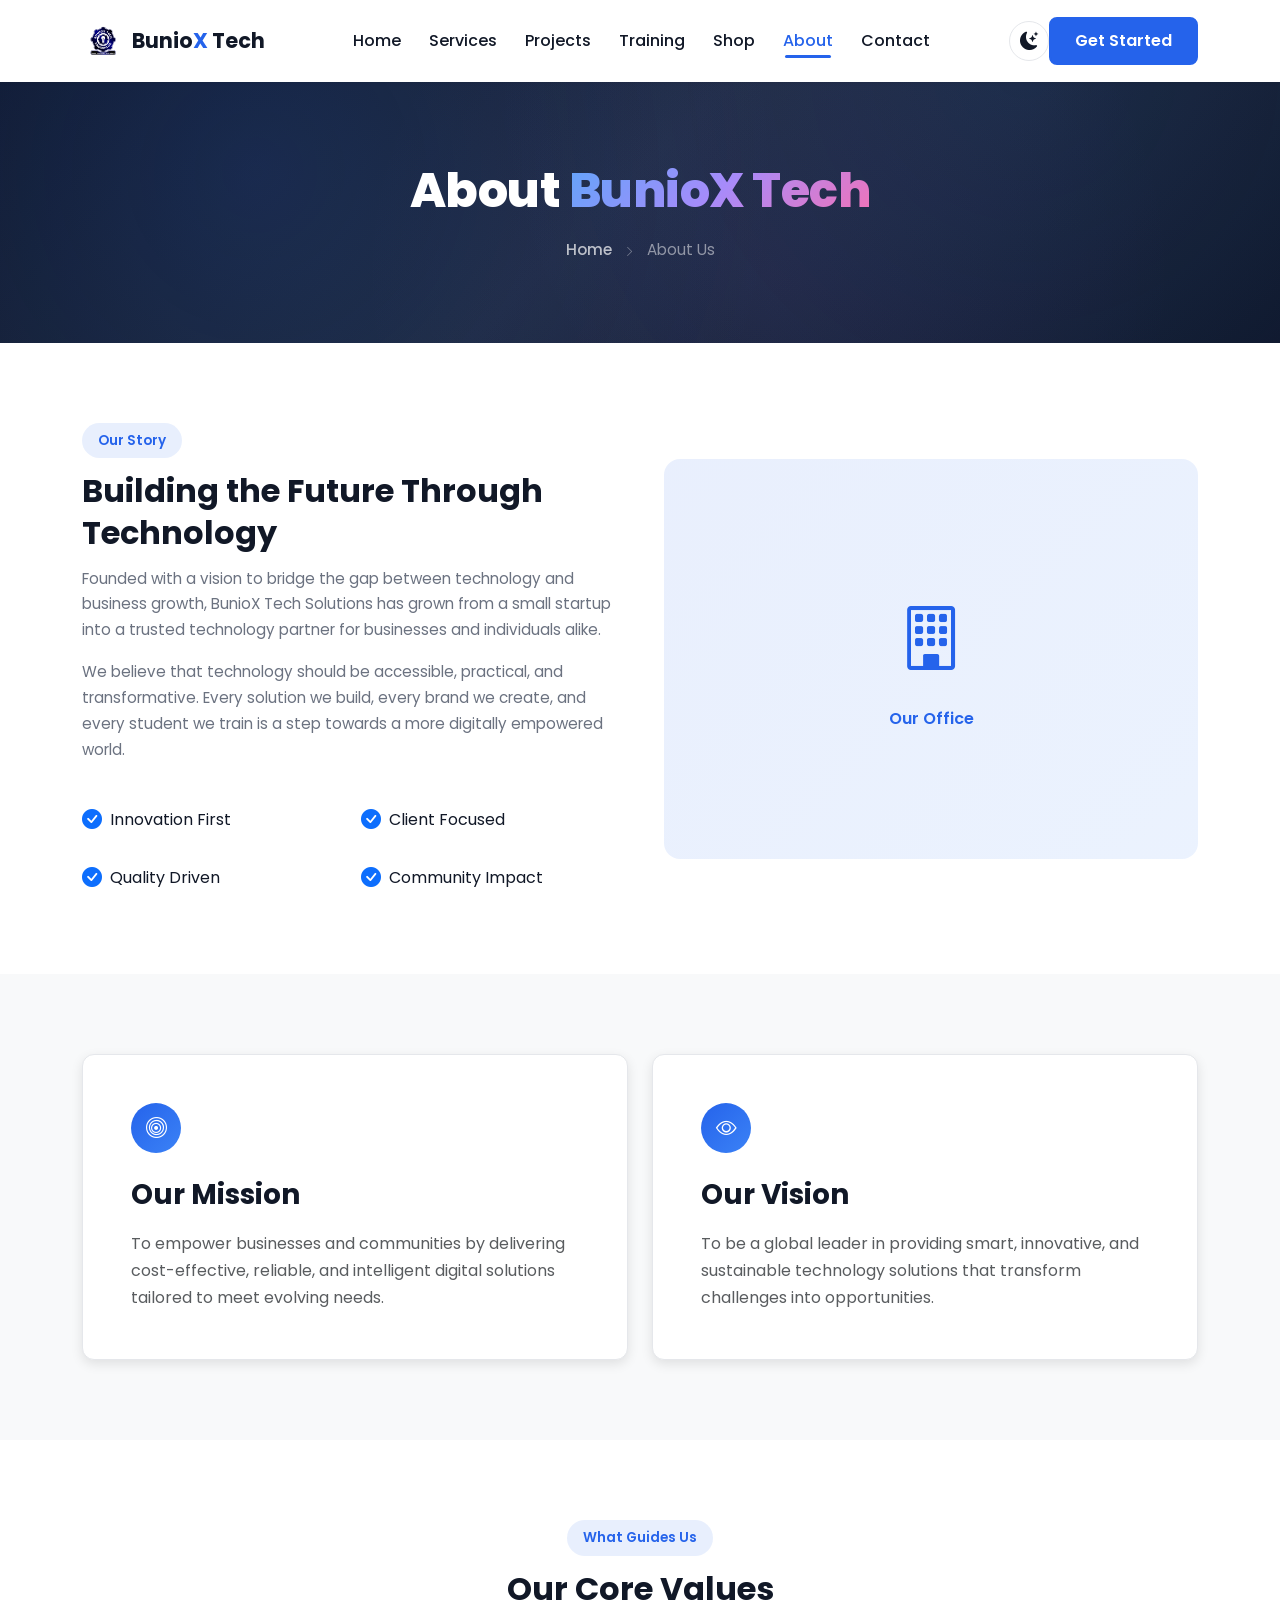
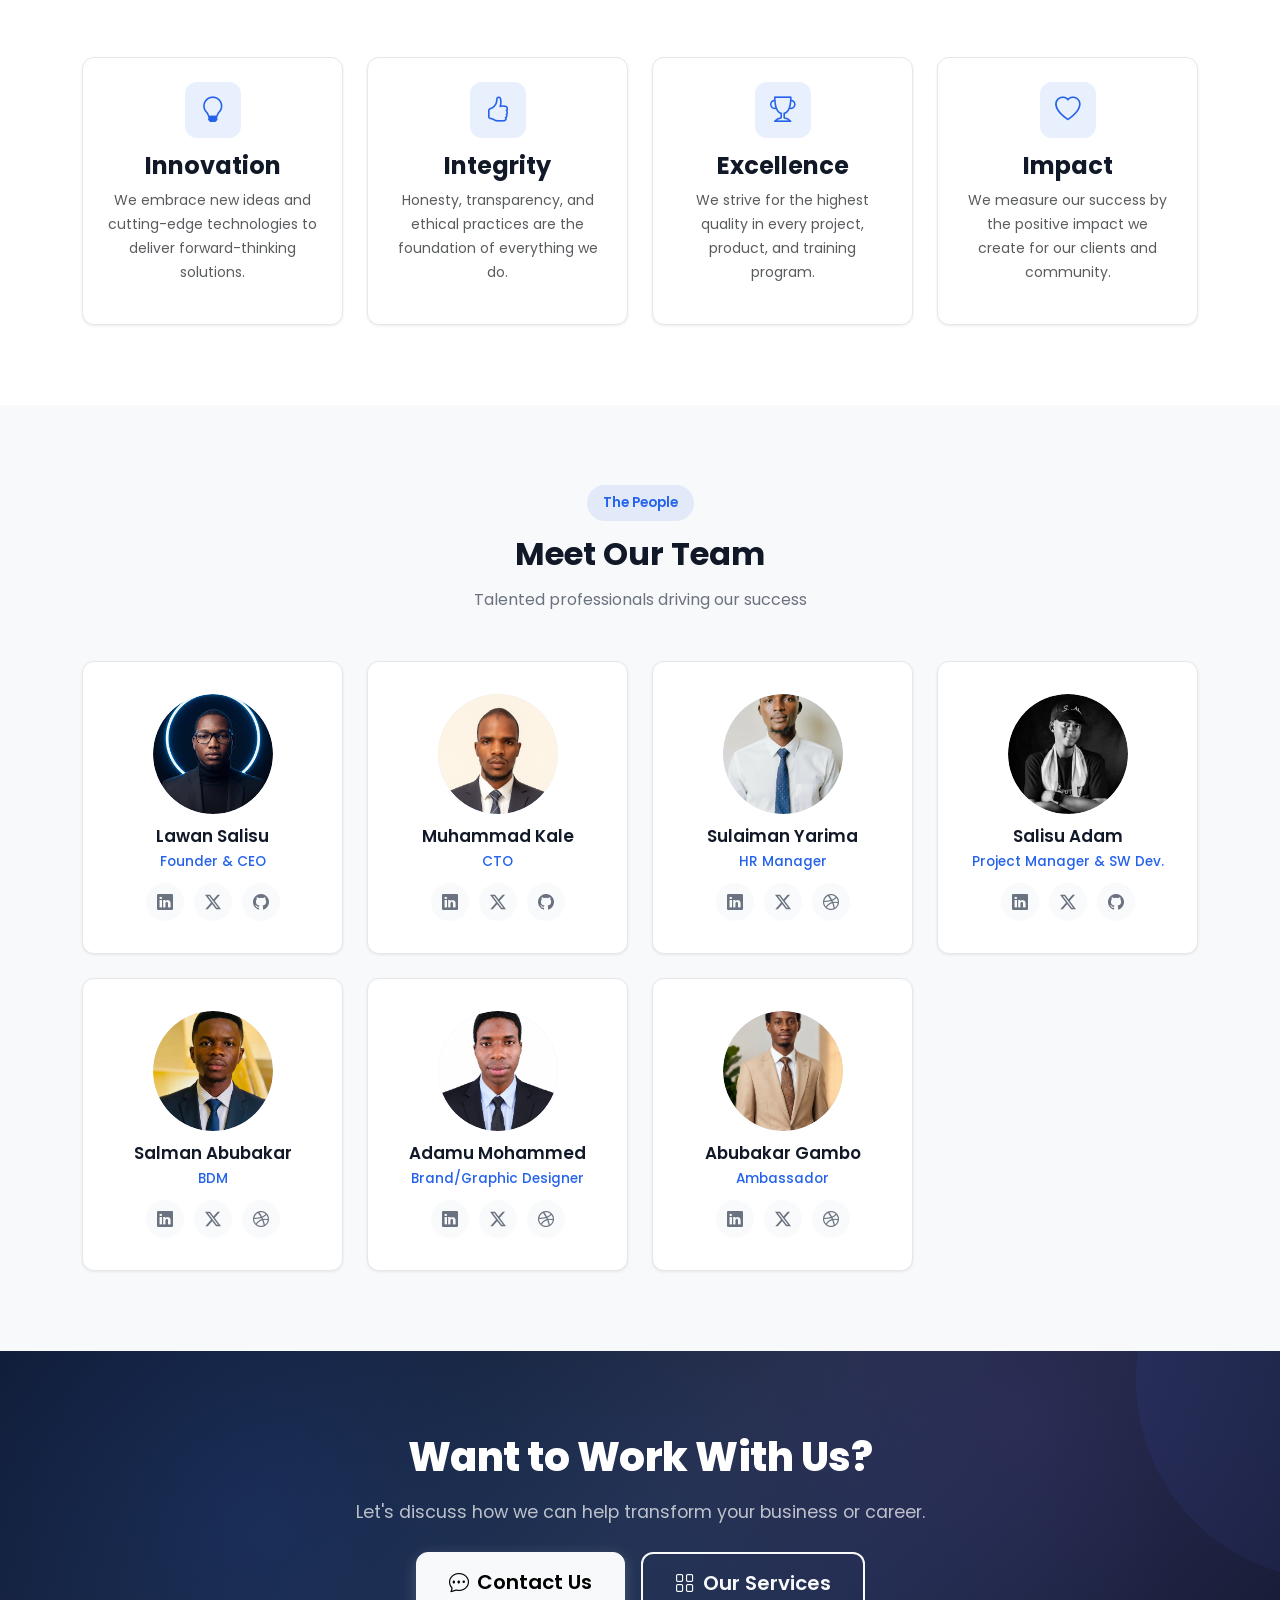
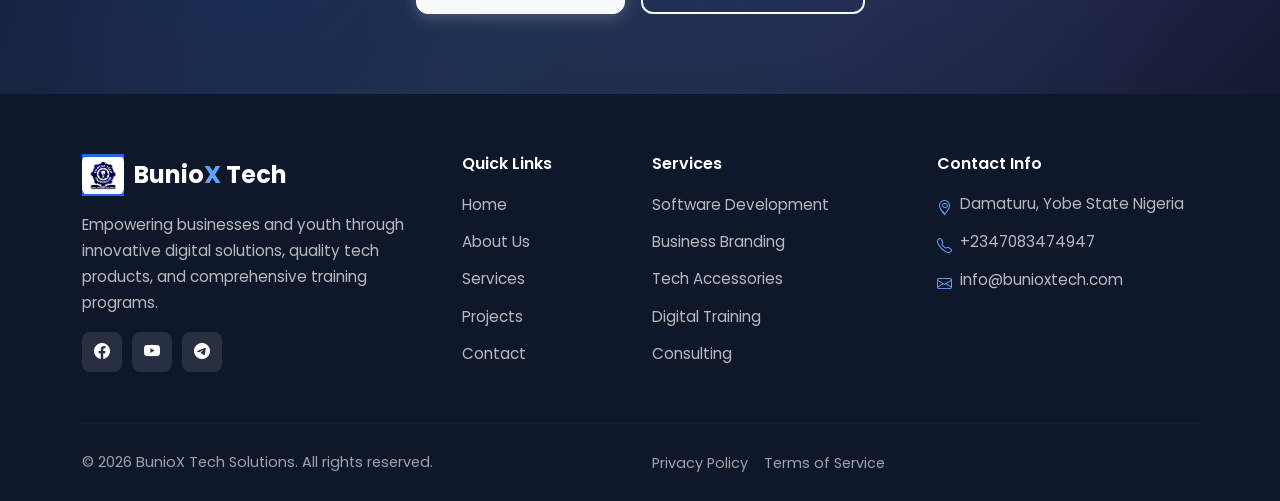
==== about.html @ de82a6de "added the header logo" ====
<!DOCTYPE html>
<html lang="en">
<head>
    <meta charset="UTF-8">
    <meta name="viewport" content="width=device-width, initial-scale=1.0">
    <meta name="description" content="Learn more about BunioX Tech Solutions - Our mission, vision, team, and values.">
    <title>About Us | BunioX Tech Solutions</title>
    <link rel="icon" href="assets/images/logo/BunioX.jpg" type="image/jpeg">
    <link rel="preconnect" href="https://fonts.googleapis.com">
    <link rel="preconnect" href="https://fonts.gstatic.com" crossorigin>
    <link href="https://fonts.googleapis.com/css2?family=Poppins:wght@300;400;500;600;700;800&display=swap" rel="stylesheet">
    <link href="https://cdn.jsdelivr.net/npm/bootstrap@5.3.3/dist/css/bootstrap.min.css" rel="stylesheet">
    <link href="https://cdn.jsdelivr.net/npm/bootstrap-icons@1.11.3/font/bootstrap-icons.css" rel="stylesheet">
    <link rel="stylesheet" href="assets/css/style.css">
    <link rel="stylesheet" href="assets/css/pages.css">
</head>
<body>

    <!-- NAVBAR -->
    <nav class="navbar navbar-expand-lg fixed-top" id="mainNavbar">
        <div class="container">
            <a class="navbar-brand" href="index.html">
                <span class="brand-icon"><img src="assets/images/logo/BunioX.jpg" alt="BunioX Tech Logo" class="brand-logo"></span>
                <span class="brand-text">Bunio<span class="text-accent">X</span> Tech</span>
            </a>
            <button class="night-mode-toggle d-lg-none" aria-label="Toggle night mode">
                <i class="bi bi-moon-stars-fill"></i>
            </button>
            <button class="navbar-toggler" type="button" data-bs-toggle="collapse" data-bs-target="#navbarNav" aria-controls="navbarNav" aria-expanded="false" aria-label="Toggle navigation">
                <span class="navbar-toggler-icon"></span>
            </button>
            <div class="collapse navbar-collapse" id="navbarNav">
                <ul class="navbar-nav mx-auto">
                    <li class="nav-item"><a class="nav-link" href="index.html">Home</a></li>
                    <li class="nav-item"><a class="nav-link" href="services.html">Services</a></li>
                    <li class="nav-item"><a class="nav-link" href="projects.html">Projects</a></li>
                    <li class="nav-item"><a class="nav-link" href="training.html">Training</a></li>
                    <li class="nav-item"><a class="nav-link" href="shop.html">Shop</a></li>
                    <li class="nav-item"><a class="nav-link active" href="about.html">About</a></li>
                    <li class="nav-item"><a class="nav-link" href="contact.html">Contact</a></li>
                </ul>
                <button class="night-mode-toggle d-none d-lg-inline-flex" aria-label="Toggle night mode">
                    <i class="bi bi-moon-stars-fill"></i>
                </button>
                <a href="contact.html" class="btn btn-primary-custom">Get Started</a>
            </div>
        </div>
    </nav>

    <!-- PAGE HERO -->
    <section class="page-hero">
        <div class="container">
            <div class="page-hero-content text-center">
                <h1>About <span class="gradient-text">BunioX Tech</span></h1>
                <p class="breadcrumb-nav">
                    <a href="index.html">Home</a> <i class="bi bi-chevron-right"></i> <span>About Us</span>
                </p>
            </div>
        </div>
    </section>

    <!-- OUR STORY -->
    <section class="section-padding">
        <div class="container">
            <div class="row align-items-center g-5">
                <div class="col-lg-6" data-aos="fade-right">
                    <span class="section-badge">Our Story</span>
                    <h2 class="section-title">Building the Future Through Technology</h2>
                    <p class="section-text">Founded with a vision to bridge the gap between technology and business growth, BunioX Tech Solutions has grown from a small startup into a trusted technology partner for businesses and individuals alike.</p>
                    <p class="section-text">We believe that technology should be accessible, practical, and transformative. Every solution we build, every brand we create, and every student we train is a step towards a more digitally empowered world.</p>
                    <div class="row g-4 mt-3">
                        <div class="col-6">
                            <div class="d-flex align-items-center">
                                <i class="bi bi-check-circle-fill text-primary me-2 fs-5"></i>
                                <span>Innovation First</span>
                            </div>
                        </div>
                        <div class="col-6">
                            <div class="d-flex align-items-center">
                                <i class="bi bi-check-circle-fill text-primary me-2 fs-5"></i>
                                <span>Client Focused</span>
                            </div>
                        </div>
                        <div class="col-6">
                            <div class="d-flex align-items-center">
                                <i class="bi bi-check-circle-fill text-primary me-2 fs-5"></i>
                                <span>Quality Driven</span>
                            </div>
                        </div>
                        <div class="col-6">
                            <div class="d-flex align-items-center">
                                <i class="bi bi-check-circle-fill text-primary me-2 fs-5"></i>
                                <span>Community Impact</span>
                            </div>
                        </div>
                    </div>
                </div>
                <div class="col-lg-6" data-aos="fade-left">
                    <div class="about-image-wrapper">
                        <div class="about-placeholder">
                            <i class="bi bi-building"></i>
                            <span>Our Office</span>
                        </div>
                    </div>
                </div>
            </div>
        </div>
    </section>

    <!-- MISSION & VISION -->
    <section class="section-padding bg-light">
        <div class="container">
            <div class="row g-4">
                <div class="col-lg-6" data-aos="fade-up">
                    <div class="mv-card p-5 h-100">
                        <div class="mv-icon mb-4">
                            <i class="bi bi-bullseye"></i>
                        </div>
                        <h3 class="mb-3">Our Mission</h3>
                        <p class="text-muted mb-0">To empower businesses and communities by delivering cost-effective, reliable, and 
intelligent digital solutions tailored to meet evolving needs.</p>
                    </div>
                </div>
                <div class="col-lg-6" data-aos="fade-up" data-aos-delay="100">
                    <div class="mv-card p-5 h-100">
                        <div class="mv-icon mb-4">
                            <i class="bi bi-eye"></i>
                        </div>
                        <h3 class="mb-3">Our Vision</h3>
                        <p class="text-muted mb-0">To be a global leader in providing smart, innovative, and sustainable technology 
solutions that transform challenges into opportunities.</p>
                    </div>
                </div>
            </div>
        </div>
    </section>

    <!-- OUR VALUES -->
    <section class="section-padding">
        <div class="container">
            <div class="section-header text-center mb-5" data-aos="fade-up">
                <span class="section-badge">What Guides Us</span>
                <h2 class="section-title">Our Core Values</h2>
            </div>
            <div class="row g-4">
                <div class="col-lg-3 col-md-6" data-aos="fade-up" data-aos-delay="100">
                    <div class="value-card text-center p-4">
                        <div class="value-icon"><i class="bi bi-lightbulb"></i></div>
                        <h4>Innovation</h4>
                        <p class="text-muted small">We embrace new ideas and cutting-edge technologies to deliver forward-thinking solutions.</p>
                    </div>
                </div>
                <div class="col-lg-3 col-md-6" data-aos="fade-up" data-aos-delay="200">
                    <div class="value-card text-center p-4">
                        <div class="value-icon"><i class="bi bi-hand-thumbs-up"></i></div>
                        <h4>Integrity</h4>
                        <p class="text-muted small">Honesty, transparency, and ethical practices are the foundation of everything we do.</p>
                    </div>
                </div>
                <div class="col-lg-3 col-md-6" data-aos="fade-up" data-aos-delay="300">
                    <div class="value-card text-center p-4">
                        <div class="value-icon"><i class="bi bi-trophy"></i></div>
                        <h4>Excellence</h4>
                        <p class="text-muted small">We strive for the highest quality in every project, product, and training program.</p>
                    </div>
                </div>
                <div class="col-lg-3 col-md-6" data-aos="fade-up" data-aos-delay="400">
                    <div class="value-card text-center p-4">
                        <div class="value-icon"><i class="bi bi-heart"></i></div>
                        <h4>Impact</h4>
                        <p class="text-muted small">We measure our success by the positive impact we create for our clients and community.</p>
                    </div>
                </div>
            </div>
        </div>
    </section>

    <!-- TEAM SECTION -->
    <section class="section-padding bg-light">
        <div class="container">
            <div class="section-header text-center mb-5" data-aos="fade-up">
                <span class="section-badge">The People</span>
                <h2 class="section-title">Meet Our Team</h2>
                <p class="section-subtitle">Talented professionals driving our success</p>
            </div>
            <div class="row g-4">
                <div class="col-lg-3 col-md-6" data-aos="fade-up" data-aos-delay="100">
                    <div class="team-card text-center">
                        <div class="team-avatar">
                            <img src="assets/images/team/images.jpg" alt="CEO-Lawan cs">
                        </div>
                        <h4 class="team-name">Lawan Salisu</h4>
                        <p class="team-role">Founder & CEO</p>
                        <div class="team-social">
                            <a href="#"><i class="bi bi-linkedin"></i></a>
                            <a href="#"><i class="bi bi-twitter-x"></i></a>
                            <a href="#"><i class="bi bi-github"></i></a>
                        </div>
                    </div>
                </div>
                <div class="col-lg-3 col-md-6" data-aos="fade-up" data-aos-delay="200">
                    <div class="team-card text-center">
                        <div class="team-avatar">
                            <img src="assets/images/team/mk.jpg" alt="CTO-MK">
                        </div>
                        <h4 class="team-name">Muhammad Kale</h4>
                        <p class="team-role">CTO</p>
                        <div class="team-social">
                            <a href="#"><i class="bi bi-linkedin"></i></a>
                            <a href="#"><i class="bi bi-twitter-x"></i></a>
                            <a href="#"><i class="bi bi-github"></i></a>
                        </div>
                    </div>
                </div>
                <div class="col-lg-3 col-md-6" data-aos="fade-up" data-aos-delay="300">
                    <div class="team-card text-center">
                        <div class="team-avatar">
                            <img src="assets/images/team/sulaiman y Abk.jpeg" alt="HR Manager-Sulaiman Yarima">
                        </div>
                        <h4 class="team-name">Sulaiman Yarima</h4>
                        <p class="team-role">HR Manager</p>
                        <div class="team-social">
                            <a href="#"><i class="bi bi-linkedin"></i></a>
                            <a href="#"><i class="bi bi-twitter-x"></i></a>
                            <a href="#"><i class="bi bi-dribbble"></i></a>
                        </div>
                    </div>
                </div>
                <div class="col-lg-3 col-md-6" data-aos="fade-up" data-aos-delay="400">
                    <div class="team-card text-center">
                        <div class="team-avatar">
                            <img src="assets/images/team/salis.jpg" alt="Salisu Adam">
                        </div>
                        <h4 class="team-name">Salisu Adam</h4>
                        <p class="team-role">Project Manager & SW Dev.</p>
                        <div class="team-social">
                            <a href="#"><i class="bi bi-linkedin"></i></a>
                            <a href="#"><i class="bi bi-twitter-x"></i></a>
                            <a href="#"><i class="bi bi-github"></i></a>
                        </div>
                    </div>
                </div>
                <div class="col-lg-3 col-md-6" data-aos="fade-up" data-aos-delay="300">
                    <div class="team-card text-center">
                        <div class="team-avatar">
                            <img src="assets/images/team/salman.jpeg" alt="BDM-Salman Abubakar">
                        </div>
                        <h4 class="team-name">Salman Abubakar</h4>
                        <p class="team-role">BDM</p>
                        <div class="team-social">
                            <a href="#"><i class="bi bi-linkedin"></i></a>
                            <a href="#"><i class="bi bi-twitter-x"></i></a>
                            <a href="#"><i class="bi bi-dribbble"></i></a>
                        </div>
                    </div>
                </div>
                <div class="col-lg-3 col-md-6" data-aos="fade-up" data-aos-delay="300">
                    <div class="team-card text-center">
                        <div class="team-avatar">
                            <img src="assets/images/team/adamu moh'd.jpeg" alt="Creative-Lawan Salisu">
                        </div>
                        <h4 class="team-name">Adamu Mohammed</h4>
                        <p class="team-role">Brand/Graphic Designer</p>
                        <div class="team-social">
                            <a href="#"><i class="bi bi-linkedin"></i></a>
                            <a href="#"><i class="bi bi-twitter-x"></i></a>
                            <a href="#"><i class="bi bi-dribbble"></i></a>
                        </div>
                    </div>
                </div>
                <div class="col-lg-3 col-md-6" data-aos="fade-up" data-aos-delay="300">
                    <div class="team-card text-center">
                        <div class="team-avatar">
                            <img src="assets/images/team/Abk Gambo.jpeg" alt="Creative-Lawan Salisu">
                        </div>
                        <h4 class="team-name">Abubakar Gambo</h4>
                        <p class="team-role">Ambassador</p>
                        <div class="team-social">
                            <a href="#"><i class="bi bi-linkedin"></i></a>
                            <a href="#"><i class="bi bi-twitter-x"></i></a>
                            <a href="#"><i class="bi bi-dribbble"></i></a>
                        </div>
                    </div>
                </div>
            </div>
        </div>
    </section>

    <!-- CTA -->
    <section class="cta-section section-padding">
        <div class="container">
            <div class="cta-content text-center" data-aos="fade-up">
                <h2 class="cta-title">Want to Work With Us?</h2>
                <p class="cta-subtitle">Let's discuss how we can help transform your business or career.</p>
                <div class="cta-buttons d-flex flex-wrap justify-content-center gap-3 mt-4">
                    <a href="contact.html" class="btn btn-light btn-lg"><i class="bi bi-chat-dots me-2"></i>Contact Us</a>
                    <a href="services.html" class="btn btn-outline-light btn-lg"><i class="bi bi-grid me-2"></i>Our Services</a>
                </div>
            </div>
        </div>
    </section>

        <!-- ==================== FOOTER ==================== -->
    <footer class="footer-section">
        <div class="container">
            <div class="row g-4">
                
                <div class="col-lg-4 col-md-6">
                    <div class="footer-brand mb-3">
                        <span class="brand-icon"><img src="assets/images/logo/BunioX.jpg" alt="BunioX Tech Logo" class="brand-logo"></span>
                        <span class="brand-text">Bunio<span class="text-accent">X</span> Tech</span>
                    </div>
                    <p class="footer-text">Empowering businesses and youth through innovative digital solutions, quality tech products, and comprehensive training programs.</p>
                    <div class="footer-social mt-3">
                        <a href="https://web.facebook.com/bunioxtech?mibextid=ZbWKwL&_rdc=1&_rdr#" class="footer-social-link"><i class="bi bi-facebook"></i></a>
                        <a href="https://www.youtube.com/@bunioxtech?si=bAouq5hFVucIBFQy" class="footer-social-link"><i class="bi bi-youtube"></i></a>
                        <a href="https://t.me/bunioxtech" class="footer-social-link"><i class="bi bi-telegram"></i></a>
                    </div>
                </div>
                <div class="col-lg-2 col-md-6">
                    <h5 class="footer-title">Quick Links</h5>
                    <ul class="footer-links list-unstyled">
                        <li><a href="index.html">Home</a></li>
                        <li><a href="about.html">About Us</a></li>
                        <li><a href="services.html">Services</a></li>
                        <li><a href="projects.html">Projects</a></li>
                        <li><a href="contact.html">Contact</a></li>
                    </ul>
                </div>
                <div class="col-lg-3 col-md-6">
                    <h5 class="footer-title">Services</h5>
                    <ul class="footer-links list-unstyled">
                        <li><a href="services.html">Software Development</a></li>
                        <li><a href="services.html">Business Branding</a></li>
                        <li><a href="shop.html">Tech Accessories</a></li>
                        <li><a href="training.html">Digital Training</a></li>
                        <li><a href="contact.html">Consulting</a></li>
                    </ul>
                </div>
                <div class="col-lg-3 col-md-6">
                    <h5 class="footer-title">Contact Info</h5>
                    <ul class="footer-contact list-unstyled">
                        <li class="d-flex align-items-start mb-2">
                            <i class="bi bi-geo-alt me-2 mt-1"></i>
                            <span>Damaturu, Yobe State Nigeria</span>
                        </li>
                        <li class="d-flex align-items-start mb-2">
                            <i class="bi bi-telephone me-2 mt-1"></i>
                            <span>+2347083474947</span>
                        </li>
                        <li class="d-flex align-items-start mb-2">
                            <i class="bi bi-envelope me-2 mt-1"></i>
                            <span>info@bunioxtech.com</span>
                        </li>
                    </ul>
                </div>
            </div>
            <hr class="footer-divider">
            <div class="row align-items-center">
                <div class="col-md-6">
                    <p class="footer-copyright mb-0">&copy; 2026 BunioX Tech Solutions. All rights reserved.</p>
                </div>
                <div class="col-md-6 text-md-end">
                    <ul class="footer-bottom-links list-inline mb-0">
                        <li class="list-inline-item"><a href="#">Privacy Policy</a></li>
                        <li class="list-inline-item"><a href="#">Terms of Service</a></li>
                    </ul>
                </div>
            </div>
        </div>
    </footer>

    <button id="backToTop" class="back-to-top" aria-label="Back to top"><i class="bi bi-chevron-up"></i></button>
    <script src="https://cdn.jsdelivr.net/npm/bootstrap@5.3.3/dist/js/bootstrap.bundle.min.js"></script>
    <script src="assets/js/main.js"></script>
</body>
</html>
---- assets/css/style.css ----
/* ============================================
   BunioX Tech Solutions - Custom Stylesheet
   Professional SaaS Tech Company Website
   ============================================ */

/* ==================== CSS VARIABLES ==================== */
:root {
    --primary: #2563EB;
    --primary-dark: #1E40AF;
    --primary-light: #3B82F6;
    --accent-light: #60A5FA;
    --bg-white: #FFFFFF;
    --bg-light: #F9FAFB;
    --text-dark: #111827;
    --text-light: #6B7280;
    --border: #E5E7EB;
    --success: #10B981;
    --warning: #F59E0B;
    --danger: #EF4444;
    --font-family: 'Poppins', sans-serif;
    --shadow-sm: 0 1px 3px rgba(0, 0, 0, 0.08);
    --shadow-md: 0 4px 12px rgba(0, 0, 0, 0.1);
    --shadow-lg: 0 10px 30px rgba(0, 0, 0, 0.12);
    --shadow-xl: 0 20px 50px rgba(0, 0, 0, 0.15);
    --radius-sm: 8px;
    --radius-md: 12px;
    --radius-lg: 16px;
    --radius-xl: 24px;
    --transition: all 0.3s ease;
    --hero-bg: linear-gradient(135deg, #f8faff 0%, #e8f0fe 100%);
    --cta-bg: linear-gradient(135deg, #0F172A 0%, #1E293B 50%, #0F172A 100%);
    --footer-bg: #0F172A;
    --navbar-bg: var(--bg-white);
    --input-bg: var(--bg-white);
    --input-text: var(--text-dark);
}

[data-theme="dark"] {
    --primary: #60A5FA;
    --primary-dark: #3B82F6;
    --primary-light: #93C5FD;
    --accent-light: #60A5FA;
    --bg-white: #0B1120;
    --bg-light: #0F172A;
    --surface: #131C31;
    --surface-hover: #1A273E;
    --text-dark: #F1F5F9;
    --text-light: #94A3B8;
    --text-muted: #64748B;
    --border: #1E293B;
    --shadow-sm: 0 1px 2px rgba(0, 0, 0, 0.4);
    --shadow-md: 0 4px 12px rgba(0, 0, 0, 0.5);
    --shadow-lg: 0 10px 30px rgba(0, 0, 0, 0.6);
    --shadow-xl: 0 20px 50px rgba(0, 0, 0, 0.7);
    --hero-bg: linear-gradient(135deg, #070D1A 0%, #0B1628 50%, #070D1A 100%);
    --cta-bg: linear-gradient(135deg, #060E1A 0%, #0B1628 50%, #060E1A 100%);
    --footer-bg: #060E1A;
    --navbar-bg: rgba(11, 17, 32, 0.92);
    --input-bg: #131C31;
    --input-text: #F1F5F9;
    --badge-bg: rgba(96, 165, 250, 0.12);
    --card-border: #1E293B;
    --hero-shape: rgba(96, 165, 250, 0.04);
}

/* -------- Bootstrap Overrides -------- */
[data-theme="dark"] .bg-light {
    background-color: #0F172A !important;
}

[data-theme="dark"] .text-muted {
    color: #94A3B8 !important;
}

[data-theme="dark"] .text-dark {
    color: #F1F5F9 !important;
}

[data-theme="dark"] .card,
[data-theme="dark"] .list-group-item {
    background: #131C31;
    color: #F1F5F9;
    border-color: #1E293B;
}

[data-theme="dark"] .modal-content {
    background: #131C31;
    color: #F1F5F9;
    border-color: #1E293B;
}

[data-theme="dark"] .modal-header,
[data-theme="dark"] .modal-footer {
    border-color: #1E293B;
}

/* -------- Surface / Component Overrides -------- */
[data-theme="dark"] .stat-card,
[data-theme="dark"] .service-card,
[data-theme="dark"] .project-card,
[data-theme="dark"] .course-card,
[data-theme="dark"] .product-card,
[data-theme="dark"] .feature-card,
[data-theme="dark"] .testimonial-card,
[data-theme="dark"] .contact-form-card,
[data-theme="dark"] .contact-info-card,
[data-theme="dark"] .mv-card,
[data-theme="dark"] .value-card,
[data-theme="dark"] .team-card,
[data-theme="dark"] .process-card,
[data-theme="dark"] .course-detail-card,
[data-theme="dark"] .benefit-card,
[data-theme="dark"] .shop-feature,
[data-theme="dark"] .service-card-modern {
    background: #131C31;
    border-color: #1E293B;
}

[data-theme="dark"] .service-card:hover,
[data-theme="dark"] .project-card:hover,
[data-theme="dark"] .course-card:hover,
[data-theme="dark"] .product-card:hover,
[data-theme="dark"] .feature-card:hover,
[data-theme="dark"] .value-card:hover,
[data-theme="dark"] .team-card:hover,
[data-theme="dark"] .process-card:hover,
[data-theme="dark"] .course-detail-card:hover,
[data-theme="dark"] .benefit-card:hover,
[data-theme="dark"] .stat-card:hover,
[data-theme="dark"] .shop-feature:hover {
    border-color: rgba(96, 165, 250, 0.3);
}

[data-theme="dark"] .illustration-card {
    background: #131C31;
    border: 1px solid #1E293B;
}

[data-theme="dark"] .service-image-decoration {
    background: #131C31;
    border: 1px solid #1E293B;
}

/* -------- Sections BG -------- */
[data-theme="dark"] .services-section,
[data-theme="dark"] .training-section,
[data-theme="dark"] .why-choose-section,
[data-theme="dark"] .contact-section {
    background: #0F172A !important;
}

/* -------- Hero Section -------- */
[data-theme="dark"] .hero-section {
    background: var(--hero-bg);
}

[data-theme="dark"] .shape-1,
[data-theme="dark"] .shape-2,
[data-theme="dark"] .shape-3 {
    opacity: 0.15;
}

[data-theme="dark"] .badge-hero {
    background: rgba(96, 165, 250, 0.12);
    color: #93C5FD;
}

[data-theme="dark"] .section-badge {
    background: rgba(96, 165, 250, 0.12);
    color: #93C5FD;
}

[data-theme="dark"] .hero-stats {
    border-color: #1E293B;
}

[data-theme="dark"] .stat-icon {
    background: rgba(96, 165, 250, 0.12);
}

/* -------- Typography -------- */
[data-theme="dark"] .section-title,
[data-theme="dark"] .hero-title,
[data-theme="dark"] .service-title,
[data-theme="dark"] .feature-title,
[data-theme="dark"] .project-title,
[data-theme="dark"] .course-title,
[data-theme="dark"] .product-name,
[data-theme="dark"] .stat-number,
[data-theme="dark"] .testimonial-text,
[data-theme="dark"] .author-name,
[data-theme="dark"] .cta-title,
[data-theme="dark"] .footer-title,
[data-theme="dark"] h1, [data-theme="dark"] h2,
[data-theme="dark"] h3, [data-theme="dark"] h4,
[data-theme="dark"] h5, [data-theme="dark"] h6 {
    color: #F1F5F9;
}

[data-theme="dark"] .section-subtitle,
[data-theme="dark"] .service-text,
[data-theme="dark"] .feature-text,
[data-theme="dark"] .project-result,
[data-theme="dark"] .course-desc,
[data-theme="dark"] .course-meta li,
[data-theme="dark"] .section-text,
[data-theme="dark"] .hero-subtitle,
[data-theme="dark"] .stat-label,
[data-theme="dark"] .author-role,
[data-theme="dark"] .cta-subtitle,
[data-theme="dark"] .footer-text,
[data-theme="dark"] .footer-copyright,
[data-theme="dark"] .footer-links a,
[data-theme="dark"] .footer-contact li,
[data-theme="dark"] .contact-item p,
[data-theme="dark"] .old-price,
[data-theme="dark"] .breadcrumb-nav {
    color: #94A3B8;
}

[data-theme="dark"] .section-subtitle {
    color: #64748B;
}

/* -------- Link / Icon Overrides -------- */
[data-theme="dark"] .social-link {
    background: transparent;
    border-color: #1E293B;
    color: #94A3B8;
}

[data-theme="dark"] .social-link:hover {
    background: #60A5FA;
    border-color: #60A5FA;
    color: #fff;
}

[data-theme="dark"] .project-category {
    background: rgba(96, 165, 250, 0.12);
    color: #93C5FD;
}

[data-theme="dark"] .course-badge-detail {
    background: rgba(96, 165, 250, 0.12);
    color: #93C5FD;
}

[data-theme="dark"] .product-badge {
    background: #60A5FA;
}

[data-theme="dark"] .product-badge.sale {
    background: #EF4444;
}

[data-theme="dark"] .product-placeholder {
    background: #0F172A;
    color: #60A5FA;
}

[data-theme="dark"] .service-icon {
    background: linear-gradient(135deg, #60A5FA, #3B82F6);
}

[data-theme="dark"] .feature-icon {
    background: linear-gradient(135deg, rgba(96, 165, 250, 0.15), rgba(59, 130, 246, 0.1));
    color: #93C5FD;
}

[data-theme="dark"] .feature-card:hover .feature-icon {
    background: linear-gradient(135deg, #60A5FA, #3B82F6);
    color: #fff;
}

[data-theme="dark"] .course-icon {
    color: #60A5FA;
}

[data-theme="dark"] .service-link {
    color: #60A5FA;
}

[data-theme="dark"] .service-link:hover {
    color: #93C5FD;
}

[data-theme="dark"] .contact-icon {
    background: rgba(96, 165, 250, 0.12);
    color: #60A5FA;
}

[data-theme="dark"] .team-social a {
    background: rgba(255, 255, 255, 0.06);
    color: #94A3B8;
}

[data-theme="dark"] .team-social a:hover {
    background: #60A5FA;
    color: #fff;
}

[data-theme="dark"] .team-avatar {
    background: linear-gradient(135deg, rgba(96, 165, 250, 0.12), rgba(59, 130, 246, 0.08));
}

[data-theme="dark"] .about-placeholder {
    background: linear-gradient(135deg, rgba(96, 165, 250, 0.08), rgba(59, 130, 246, 0.05));
    color: #60A5FA;
}

[data-theme="dark"] .map-placeholder {
    background: linear-gradient(135deg, rgba(96, 165, 250, 0.06), rgba(59, 130, 246, 0.03));
    color: #60A5FA;
}

[data-theme="dark"] .service-image-placeholder {
    background: linear-gradient(135deg, rgba(96, 165, 250, 0.08), rgba(59, 130, 246, 0.05));
}

[data-theme="dark"] .benefit-icon {
    background: rgba(96, 165, 250, 0.12);
    color: #60A5FA;
}

[data-theme="dark"] .mv-icon {
    background: linear-gradient(135deg, #60A5FA, #3B82F6);
}

[data-theme="dark"] .value-icon {
    background: rgba(96, 165, 250, 0.12);
    color: #60A5FA;
}

[data-theme="dark"] .service-number-badge {
    background: linear-gradient(135deg, #60A5FA, #3B82F6);
    box-shadow: 0 4px 15px rgba(96, 165, 250, 0.2);
}

[data-theme="dark"] .process-number {
    background: linear-gradient(135deg, #60A5FA, #3B82F6);
}

[data-theme="dark"] .contact-info-icon {
    background: linear-gradient(135deg, #60A5FA, #3B82F6);
}

/* -------- Form Overrides -------- */
[data-theme="dark"] .form-control {
    background: #131C31;
    border-color: #1E293B;
    color: #F1F5F9;
}

[data-theme="dark"] .form-control:focus {
    border-color: #60A5FA;
    box-shadow: 0 0 0 3px rgba(96, 165, 250, 0.15);
}

[data-theme="dark"] select.form-control option,
[data-theme="dark"] option {
    background: #131C31;
    color: #F1F5F9;
}

[data-theme="dark"] input::placeholder,
[data-theme="dark"] textarea::placeholder {
    color: #64748B;
}

[data-theme="dark"] .form-label {
    color: #E2E8F0;
}

/* -------- Navbar Overrides -------- */
[data-theme="dark"] .navbar {
    background: rgba(11, 17, 32, 0.92);
    backdrop-filter: blur(12px);
    -webkit-backdrop-filter: blur(12px);
    border-bottom: 1px solid rgba(30, 41, 59, 0.6);
}

[data-theme="dark"] .navbar-brand,
[data-theme="dark"] .navbar-nav .nav-link {
    color: #E2E8F0 !important;
}

[data-theme="dark"] .navbar-nav .nav-link:hover,
[data-theme="dark"] .navbar-nav .nav-link.active {
    color: #60A5FA !important;
}

[data-theme="dark"] .navbar-nav .nav-link.active::after {
    background: #60A5FA;
}

[data-theme="dark"] .navbar-collapse {
    background: rgba(11, 17, 32, 0.98) !important;
    border-color: #1E293B !important;
}

[data-theme="dark"] .navbar-toggler-icon {
    filter: invert(1) brightness(2);
}

/* -------- Carousel Overrides -------- */
[data-theme="dark"] .carousel-control-prev,
[data-theme="dark"] .carousel-control-next {
    background: rgba(96, 165, 250, 0.2);
}

[data-theme="dark"] .carousel-control-prev-icon,
[data-theme="dark"] .carousel-control-next-icon {
    filter: none;
}

[data-theme="dark"] .carousel-indicators [data-bs-target] {
    background: #60A5FA;
}

/* -------- Footer Overrides -------- */
[data-theme="dark"] .footer-section {
    background: #060E1A;
}

[data-theme="dark"] .footer-divider {
    border-color: rgba(255, 255, 255, 0.06);
}

[data-theme="dark"] .footer-bottom-links a {
    color: #64748B;
}

[data-theme="dark"] .footer-bottom-links a:hover {
    color: #60A5FA;
}

[data-theme="dark"] .footer-social-link {
    background: rgba(255, 255, 255, 0.06);
}

[data-theme="dark"] .footer-social-link:hover {
    background: #60A5FA;
}

/* -------- CTA Section -------- */
[data-theme="dark"] .cta-section {
    background: var(--cta-bg);
}

[data-theme="dark"] .cta-section::before {
    background:
        radial-gradient(circle at 20% 50%, rgba(96, 165, 250, 0.15) 0%, transparent 50%),
        radial-gradient(circle at 80% 20%, rgba(139, 92, 246, 0.1) 0%, transparent 50%),
        radial-gradient(circle at 60% 80%, rgba(59, 130, 246, 0.08) 0%, transparent 50%);
}

/* -------- Buttons -------- */
[data-theme="dark"] .btn-primary-custom {
    background: #60A5FA;
    border-color: #60A5FA;
    color: #0B1120;
}

[data-theme="dark"] .btn-primary-custom:hover {
    background: #93C5FD;
    border-color: #93C5FD;
    color: #0B1120;
    box-shadow: 0 8px 20px rgba(96, 165, 250, 0.3);
}

[data-theme="dark"] .btn-outline-custom {
    border-color: #60A5FA;
    color: #60A5FA;
}

[data-theme="dark"] .btn-outline-custom:hover {
    background: #60A5FA;
    color: #0B1120;
}

/* -------- Back to Top -------- */
[data-theme="dark"] .back-to-top {
    background: #60A5FA;
    color: #0B1120;
}

[data-theme="dark"] .back-to-top:hover {
    background: #93C5FD;
}

/* -------- Misc -------- */
[data-theme="dark"] .about-snapshot {
    background: var(--bg-white);
}

[data-theme="dark"] .business-hours strong {
    color: #E2E8F0;
}

[data-theme="dark"] .page-hero {
    background: linear-gradient(135deg, #060E1A 0%, #0B1628 50%, #060E1A 100%);
}

[data-theme="dark"] .page-hero .floating-shape {
    opacity: 0.12;
}

[data-theme="dark"] .service-section:nth-child(even) {
    background: #0F172A !important;
}

[data-theme="dark"] .filter-btn {
    background: #131C31;
    border-color: #1E293B;
    color: #94A3B8;
}

[data-theme="dark"] .filter-btn:hover {
    border-color: #60A5FA;
    color: #60A5FA;
}

[data-theme="dark"] .filter-btn.active {
    background: #60A5FA;
    border-color: #60A5FA;
    color: #0B1120;
}

[data-theme="dark"] .night-mode-toggle {
    background: transparent;
    border-color: #1E293B;
    color: #94A3B8;
}

[data-theme="dark"] .night-mode-toggle:hover {
    background: #60A5FA;
    border-color: #60A5FA;
    color: #0B1120;
}

[data-theme="dark"] .training-benefits i.text-primary {
    color: #60A5FA !important;
}

[data-theme="dark"] .service-features li i {
    color: #60A5FA !important;
}

[data-theme="dark"] .contact-item h5 {
    color: #E2E8F0;
}

[data-theme="dark"] .team-name {
    color: #F1F5F9;
}

[data-theme="dark"] .team-role {
    color: #93C5FD;
}

[data-theme="dark"] .course-price {
    color: #60A5FA;
}

/* ==================== GLOBAL STYLES ==================== */
html {
    overflow-x: hidden;
    width: 100%;
}

* {
    margin: 0;
    padding: 0;
    box-sizing: border-box;
}

body {
    font-family: var(--font-family);
    color: var(--text-dark);
    background-color: var(--bg-white);
    line-height: 1.7;
    overflow-x: hidden;
}

h1, h2, h3, h4, h5, h6 {
    font-weight: 700;
    line-height: 1.3;
    color: var(--text-dark);
}

a {
    text-decoration: none;
    transition: var(--transition);
}

img {
    max-width: 100%;
    height: auto;
}

.section-padding {
    padding: 80px 0;
}

/* ==================== SECTION HEADERS ==================== */
.section-badge {
    display: inline-block;
    padding: 6px 16px;
    background: rgba(37, 99, 235, 0.1);
    color: var(--primary);
    border-radius: 50px;
    font-size: 0.85rem;
    font-weight: 600;
    margin-bottom: 12px;
}

.section-title {
    font-size: 2rem;
    margin-bottom: 12px;
}

.section-subtitle {
    font-size: 1rem;
    color: var(--text-light);
    max-width: 550px;
    margin: 0 auto;
}

.section-text {
    color: var(--text-light);
    font-size: 0.95rem;
}

/* ==================== BUTTONS ==================== */
.btn-primary-custom {
    background: var(--primary);
    border: 2px solid var(--primary);
    color: #fff;
    padding: 10px 24px;
    border-radius: var(--radius-sm);
    font-weight: 600;
    transition: var(--transition);
}

.btn-primary-custom:hover {
    background: var(--primary-dark);
    border-color: var(--primary-dark);
    color: #fff;
    transform: translateY(-2px);
    box-shadow: 0 8px 20px rgba(37, 99, 235, 0.35);
}

.btn-outline-custom {
    background: transparent;
    border: 2px solid var(--primary);
    color: var(--primary);
    padding: 10px 24px;
    border-radius: var(--radius-sm);
    font-weight: 600;
    transition: var(--transition);
}

.btn-outline-custom:hover {
    background: var(--primary);
    border-color: var(--primary);
    color: #fff;
    transform: translateY(-2px);
}

/* ==================== NAVBAR ==================== */
.navbar {
    background: var(--navbar-bg);
    padding: 15px 0;
    box-shadow: var(--shadow-sm);
    transition: var(--transition);
    z-index: 1030;
}

.navbar.scrolled {
    padding: 10px 0;
    box-shadow: var(--shadow-md);
}

.navbar-brand {
    display: flex;
    align-items: center;
    gap: 8px;
    font-weight: 700;
    font-size: 1.3rem;
    color: var(--text-dark) !important;
}

.brand-logo {
    width: 42px;
    height: 42px;
    object-fit: contain;
    border-radius: var(--radius-sm);
}

.brand-text .text-accent {
    color: var(--primary);
}

.navbar-nav .nav-link {
    color: var(--text-dark) !important;
    font-weight: 500;
    padding: 8px 14px !important;
    position: relative;
    transition: var(--transition);
}

.navbar-nav .nav-link:hover,
.navbar-nav .nav-link.active {
    color: var(--primary) !important;
}

.navbar-nav .nav-link.active::after {
    content: '';
    position: absolute;
    bottom: 5px;
    left: 16px;
    right: 16px;
    height: 3px;
    background: var(--primary);
    border-radius: 2px;
}

.navbar-toggler {
    border: none;
    padding: 8px;
    z-index: 1035;
    position: relative;
}

.navbar-toggler:focus {
    box-shadow: none;
}

.navbar-toggler-icon {
    width: 1.5em;
    height: 1.5em;
}

[data-theme="dark"] .navbar-toggler-icon {
    filter: invert(1) brightness(2);
}

/* ==================== HERO SECTION ==================== */
.hero-section {
    position: relative;
    background: var(--hero-bg);
    overflow: hidden;
    min-height: 100vh;
    display: flex;
    align-items: center;
    width: 100%;
    max-width: 100vw;
}

.hero-bg-shapes {
    position: absolute;
    top: 0;
    left: 0;
    width: 100%;
    height: 100%;
    pointer-events: none;
    overflow: hidden;
}

.shape {
    position: absolute;
    border-radius: 50%;
    opacity: 0.1;
}

.shape-1 {
    width: 300px;
    height: 300px;
    background: var(--primary);
    top: -100px;
    right: -150px;
}

.shape-2 {
    width: 250px;
    height: 250px;
    background: var(--accent-light);
    bottom: -80px;
    left: -120px;
}

.shape-3 {
    width: 200px;
    height: 200px;
    background: var(--primary-light);
    top: 50%;
    left: 50%;
    transform: translate(-50%, -50%);
}

.badge-hero {
    background: rgba(37, 99, 235, 0.15);
    color: var(--primary);
    padding: 8px 20px;
    border-radius: 50px;
    font-weight: 600;
    font-size: 0.9rem;
}

.hero-title {
    font-size: 2.6rem;
    font-weight: 800;
    margin-bottom: 16px;
    line-height: 1.2;
}

.gradient-text {
    background: linear-gradient(135deg, var(--primary), var(--primary-light));
    -webkit-background-clip: text;
    -webkit-text-fill-color: transparent;
    background-clip: text;
}

.hero-subtitle {
    font-size: 1.05rem;
    color: var(--text-light);
    margin-bottom: 24px;
    max-width: 500px;
}

.hero-stats {
    padding-top: 20px;
    border-top: 1px solid var(--border);
    flex-wrap: wrap;
    gap: 16px;
}

.stat-item .stat-number {
    font-size: 1.5rem;
    font-weight: 700;
    color: var(--primary);
    margin-bottom: 2px;
}

.stat-item .stat-label {
    font-size: 0.85rem;
    color: var(--text-light);
    margin-bottom: 0;
}

/* Hero Illustration */
.hero-illustration {
    position: relative;
    width: 100%;
    max-width: 100%;
    height: 380px;
    display: flex;
    align-items: center;
    justify-content: center;
    overflow: hidden;
}

.hero-center-circle {
    width: 110px;
    height: 110px;
    background: linear-gradient(135deg, var(--primary), var(--primary-light));
    border-radius: 50%;
    display: flex;
    align-items: center;
    justify-content: center;
    color: #fff;
    box-shadow: 0 20px 50px rgba(37, 99, 235, 0.4);
    position: relative;
    z-index: 2;
    animation: pulse 2s infinite;
    overflow: hidden;
}

.hero-center-circle img {
    width: 60px;
    height: 60px;
    object-fit: contain;
    filter: brightness(0) invert(1);
}

.illustration-card {
    position: absolute;
    background: var(--bg-white);
    padding: 10px 14px;
    border-radius: var(--radius-md);
    box-shadow: var(--shadow-lg);
    display: flex;
    align-items: center;
    gap: 8px;
    font-weight: 600;
    font-size: 0.85rem;
    z-index: 3;
    animation: float 3s ease-in-out infinite;
    white-space: nowrap;
}

.illustration-card img {
    width: 28px;
    height: 28px;
    object-fit: contain;
}

.illustration-card i {
    font-size: 1.5rem;
    color: var(--primary);
}

.card-1 { top: 20%; left: 5%; animation-delay: 0s; }
.card-2 { top: 15%; right: 5%; animation-delay: 0.5s; }
.card-3 { bottom: 25%; left: 10%; animation-delay: 1s; }
.card-4 { bottom: 20%; right: 10%; animation-delay: 1.5s; }

@keyframes float {
    0%, 100% { transform: translateY(0); }
    50% { transform: translateY(-15px); }
}

@keyframes pulse {
    0%, 100% { transform: scale(1); }
    50% { transform: scale(1.05); }
}

/* ==================== STAT CARDS ==================== */
.stat-card {
    background: var(--bg-white);
    border-radius: var(--radius-md);
    box-shadow: var(--shadow-md);
    transition: var(--transition);
}

.stat-card:hover {
    transform: translateY(-5px);
    box-shadow: var(--shadow-lg);
}

.stat-icon {
    width: 50px;
    height: 50px;
    background: rgba(37, 99, 235, 0.1);
    border-radius: var(--radius-sm);
    display: flex;
    align-items: center;
    justify-content: center;
    margin: 0 auto;
    color: var(--primary);
    font-size: 1.3rem;
}

/* ==================== SERVICE CARDS ==================== */
.service-card {
    background: var(--bg-white);
    border-radius: var(--radius-md);
    padding: 24px 20px;
    box-shadow: var(--shadow-sm);
    transition: var(--transition);
    border: 1px solid var(--border);
}

.service-card:hover {
    transform: translateY(-8px);
    box-shadow: var(--shadow-xl);
    border-color: var(--primary-light);
}

.service-icon {
    width: 56px;
    height: 56px;
    background: linear-gradient(135deg, var(--primary), var(--primary-light));
    border-radius: var(--radius-md);
    display: flex;
    align-items: center;
    justify-content: center;
    color: #fff;
    font-size: 1.5rem;
    margin-bottom: 16px;
}

.service-title {
    font-size: 1.1rem;
    margin-bottom: 8px;
}

.service-text {
    color: var(--text-light);
    font-size: 0.9rem;
    margin-bottom: 12px;
}

.service-link {
    color: var(--primary);
    font-weight: 600;
    font-size: 0.9rem;
}

.service-link:hover {
    color: var(--primary-dark);
}

.service-link i {
    transition: var(--transition);
}

.service-link:hover i {
    transform: translateX(5px);
}

/* ==================== PROJECT CARDS ==================== */
.project-card {
    background: var(--bg-white);
    border-radius: var(--radius-md);
    overflow: hidden;
    box-shadow: var(--shadow-sm);
    transition: var(--transition);
    border: 1px solid var(--border);
}

.project-card:hover {
    transform: translateY(-8px);
    box-shadow: var(--shadow-xl);
}

.project-image {
    position: relative;
    height: 180px;
    overflow: hidden;
}

.project-img {
    width: 100%;
    height: 100%;
    object-fit: cover;
    transition: var(--transition);
}

.bg-primary-soft { background: rgba(37, 99, 235, 0.1); }
.bg-accent-soft { background: rgba(59, 130, 246, 0.1); }
.bg-success-soft { background: rgba(16, 185, 129, 0.1); }

.project-overlay {
    position: absolute;
    top: 0;
    left: 0;
    width: 100%;
    height: 100%;
    background: rgba(37, 99, 235, 0.85);
    display: flex;
    align-items: center;
    justify-content: center;
    opacity: 0;
    transition: var(--transition);
}

.project-card:hover .project-overlay {
    opacity: 1;
}

.project-card:hover .project-img {
    transform: scale(1.1);
}

.project-content {
    padding: 18px;
}

.project-category {
    display: inline-block;
    padding: 4px 12px;
    background: rgba(37, 99, 235, 0.1);
    color: var(--primary);
    border-radius: 50px;
    font-size: 0.75rem;
    font-weight: 600;
    margin-bottom: 10px;
}

.project-title {
    font-size: 1.05rem;
    margin-bottom: 6px;
}

.project-result {
    color: var(--text-light);
    font-size: 0.9rem;
    margin-bottom: 0;
}

/* ==================== COURSE CARDS ==================== */
.course-card {
    background: var(--bg-white);
    border-radius: var(--radius-md);
    box-shadow: var(--shadow-sm);
    transition: var(--transition);
    border: 1px solid var(--border);
}

.course-card:hover {
    transform: translateY(-5px);
    box-shadow: var(--shadow-lg);
    border-color: var(--primary-light);
}

.course-icon {
    font-size: 2.5rem;
    color: var(--primary);
    margin-bottom: 12px;
}

/* ==================== PRODUCT CARDS ==================== */
.product-card {
    background: var(--bg-white);
    border-radius: var(--radius-md);
    overflow: hidden;
    box-shadow: var(--shadow-sm);
    transition: var(--transition);
    border: 1px solid var(--border);
}

.product-card:hover {
    transform: translateY(-8px);
    box-shadow: var(--shadow-xl);
}

.product-image {
    position: relative;
    height: 170px;
    overflow: hidden;
}

.product-placeholder {
    width: 100%;
    height: 100%;
    background: var(--bg-light);
    display: flex;
    align-items: center;
    justify-content: center;
    font-size: 4rem;
    color: var(--primary);
}

.product-badge {
    position: absolute;
    top: 12px;
    left: 12px;
    padding: 4px 12px;
    background: var(--primary);
    color: #fff;
    border-radius: 50px;
    font-size: 0.75rem;
    font-weight: 600;
}

.product-badge.sale {
    background: var(--danger);
}

.product-info {
    padding: 16px;
}

.product-name {
    font-size: 1rem;
    font-weight: 600;
    margin-bottom: 8px;
}

.product-price {
    font-size: 1.1rem;
    font-weight: 700;
    color: var(--primary);
    margin-bottom: 10px;
}

.old-price {
    text-decoration: line-through;
    color: var(--text-light);
    font-size: 0.9rem;
    font-weight: 400;
    margin-right: 8px;
}

/* ==================== FEATURE CARDS ==================== */
.feature-card {
    background: var(--bg-white);
    border-radius: var(--radius-md);
    box-shadow: var(--shadow-sm);
    transition: var(--transition);
    border: 1px solid var(--border);
    height: 100%;
}

.feature-card:hover {
    transform: translateY(-8px);
    box-shadow: var(--shadow-xl);
    border-color: var(--primary-light);
}

.feature-icon {
    width: 56px;
    height: 56px;
    background: linear-gradient(135deg, var(--primary), var(--primary-light));
    border-radius: 50%;
    display: flex;
    align-items: center;
    justify-content: center;
    margin: 0 auto;
    color: #fff;
    font-size: 1.5rem;
}

.feature-title {
    font-size: 1.1rem;
    margin-bottom: 8px;
}

.feature-text {
    color: var(--text-light);
    font-size: 0.9rem;
    margin-bottom: 0;
}

/* ==================== TESTIMONIALS ==================== */
.testimonial-card {
    background: var(--bg-white);
    border-radius: var(--radius-lg);
    box-shadow: var(--shadow-md);
    border: 1px solid var(--border);
}

.testimonial-stars {
    color: var(--warning);
}

.testimonial-stars i {
    font-size: 1.2rem;
}

.testimonial-text {
    font-size: 1rem;
    color: var(--text-dark);
    font-style: italic;
    line-height: 1.7;
}

.author-avatar {
    width: 60px;
    height: 60px;
    border-radius: 50%;
    overflow: hidden;
    display: flex;
    align-items: center;
    justify-content: center;
    margin: 0 auto 10px;
    border: 3px solid var(--primary);
}
.author-avatar img {
    width: 100%;
    height: 100%;
    object-fit: cover;
    border-radius: 50%;
}

.author-name {
    font-weight: 600;
}

.carousel-control-prev,
.carousel-control-next {
    width: 50px;
    height: 50px;
    background: var(--primary);
    border-radius: 50%;
    top: 50%;
    transform: translateY(-50%);
    opacity: 1;
}

.carousel-control-prev { left: -25px; }
.carousel-control-next { right: -25px; }

.carousel-indicators [data-bs-target] {
    width: 12px;
    height: 12px;
    border-radius: 50%;
    background: var(--primary);
    opacity: 0.3;
    border: none;
    margin: 0 5px;
}

.carousel-indicators .active {
    opacity: 1;
}

/* ==================== CTA SECTION ==================== */
.cta-section {
    background: var(--cta-bg);
    position: relative;
    overflow: hidden;
    width: 100%;
    max-width: 100vw;
}

.cta-section::before {
    content: '';
    position: absolute;
    inset: 0;
    background:
        radial-gradient(circle at 20% 50%, rgba(37, 99, 235, 0.2) 0%, transparent 50%),
        radial-gradient(circle at 80% 20%, rgba(139, 92, 246, 0.15) 0%, transparent 50%),
        radial-gradient(circle at 60% 80%, rgba(59, 130, 246, 0.1) 0%, transparent 50%);
    pointer-events: none;
}

.cta-section::after {
    content: '';
    position: absolute;
    top: -50%;
    right: -20%;
    width: 400px;
    height: 400px;
    background: linear-gradient(135deg, rgba(37, 99, 235, 0.1), rgba(139, 92, 246, 0.05));
    border-radius: 50%;
    animation: ctaFloat 8s ease-in-out infinite;
}

@keyframes ctaFloat {
    0%, 100% { transform: translate(0, 0) scale(1); }
    50% { transform: translate(-20px, 20px) scale(1.05); }
}

.cta-content {
    position: relative;
    z-index: 2;
}

.cta-title {
    font-size: 2.5rem;
    font-weight: 800;
    color: #fff;
    margin-bottom: 15px;
    letter-spacing: -0.5px;
}

.cta-title span {
    background: linear-gradient(135deg, #60a5fa, #a78bfa);
    -webkit-background-clip: text;
    -webkit-text-fill-color: transparent;
    background-clip: text;
}

.cta-subtitle {
    font-size: 1.1rem;
    color: rgba(255, 255, 255, 0.7);
    max-width: 600px;
    margin: 0 auto;
    line-height: 1.7;
}

.cta-buttons .btn-light {
    padding: 14px 32px;
    border-radius: var(--radius-md);
    font-weight: 600;
    transition: var(--transition);
    box-shadow: 0 4px 15px rgba(255, 255, 255, 0.2);
}

.cta-buttons .btn-light:hover {
    transform: translateY(-3px);
    box-shadow: 0 8px 25px rgba(255, 255, 255, 0.3);
}

.cta-buttons .btn-outline-light {
    padding: 14px 32px;
    border-radius: var(--radius-md);
    font-weight: 600;
    border-width: 2px;
    transition: var(--transition);
}

.cta-buttons .btn-outline-light:hover {
    background: rgba(255, 255, 255, 0.1);
    transform: translateY(-3px);
}

/* ==================== CONTACT SECTION ==================== */
.contact-icon {
    width: 40px;
    height: 40px;
    background: rgba(37, 99, 235, 0.1);
    border-radius: var(--radius-sm);
    display: flex;
    align-items: center;
    justify-content: center;
    color: var(--primary);
    font-size: 1rem;
    flex-shrink: 0;
}

.contact-item h5 {
    font-size: 0.95rem;
}

.contact-item p {
    font-size: 0.85rem;
}

.social-links {
    display: flex;
    flex-wrap: wrap;
    gap: 10px;
}

.social-link {
    width: 38px;
    height: 38px;
    background: var(--bg-white);
    border: 1px solid var(--border);
    border-radius: var(--radius-sm);
    display: flex;
    align-items: center;
    justify-content: center;
    color: var(--text-dark);
    font-size: 1rem;
    transition: var(--transition);
}

.social-link:hover {
    background: var(--primary);
    border-color: var(--primary);
    color: #fff;
    transform: translateY(-3px);
}

.contact-form-card {
    background: var(--bg-white);
    border-radius: var(--radius-md);
    box-shadow: var(--shadow-md);
    border: 1px solid var(--border);
}

.form-control {
    padding: 10px 14px;
    border-radius: var(--radius-sm);
    border: 1px solid var(--border);
    font-size: 0.875rem;
    background: var(--input-bg);
    color: var(--input-text);
    transition: var(--transition);
}

.form-control:focus {
    border-color: var(--primary);
    box-shadow: 0 0 0 3px rgba(37, 99, 235, 0.15);
}

.form-label {
    font-weight: 500;
    color: var(--text-dark);
    margin-bottom: 6px;
    font-size: 0.85rem;
}

select.form-control option {
    background: var(--input-bg);
    color: var(--input-text);
}

/* ==================== FOOTER ==================== */
.footer-section {
    background: var(--footer-bg);
    color: #fff;
    padding: 60px 0 25px;
}

.footer-brand {
    display: flex;
    align-items: center;
    gap: 10px;
    font-weight: 700;
    font-size: 1.5rem;
    color: #fff;
}

.footer-brand .brand-icon {
    background: var(--primary);
}

.footer-brand .text-accent {
    color: var(--accent-light);
}

.footer-text {
    color: rgba(255, 255, 255, 0.7);
    font-size: 0.95rem;
    max-width: 350px;
}

.footer-social {
    display: flex;
    flex-wrap: wrap;
    gap: 10px;
}

.footer-social-link {
    width: 40px;
    height: 40px;
    background: rgba(255, 255, 255, 0.1);
    border-radius: var(--radius-sm);
    display: flex;
    align-items: center;
    justify-content: center;
    color: #fff;
    transition: var(--transition);
}

.footer-social-link:hover {
    background: var(--primary);
    transform: translateY(-3px);
}

.footer-title {
    font-size: 1rem;
    font-weight: 600;
    margin-bottom: 16px;
    color: #fff;
}

.footer-links li {
    margin-bottom: 10px;
}

.footer-links a {
    color: rgba(255, 255, 255, 0.7);
    font-size: 0.95rem;
    transition: var(--transition);
}

.footer-links a:hover {
    color: var(--accent-light);
    padding-left: 5px;
}

.footer-contact li {
    color: rgba(255, 255, 255, 0.7);
    font-size: 0.95rem;
}

.footer-contact i {
    color: var(--accent-light);
}

.footer-divider {
    border-color: rgba(255, 255, 255, 0.1);
    margin: 40px 0 25px;
}

.footer-copyright {
    color: rgba(255, 255, 255, 0.6);
    font-size: 0.9rem;
}

.footer-bottom-links {
    margin-bottom: 0;
    display: flex;
    flex-wrap: wrap;
    gap: 8px;
}

.footer-bottom-links a {
    color: rgba(255, 255, 255, 0.6);
    font-size: 0.9rem;
}

.footer-bottom-links a:hover {
    color: var(--accent-light);
}

/* ==================== BACK TO TOP ==================== */
.back-to-top {
    position: fixed;
    bottom: 30px;
    right: 20px;
    width: 45px;
    height: 45px;
    background: var(--primary);
    color: #fff;
    border: none;
    border-radius: 50%;
    display: flex;
    align-items: center;
    justify-content: center;
    font-size: 1.2rem;
    cursor: pointer;
    opacity: 0;
    visibility: hidden;
    transition: var(--transition);
    box-shadow: var(--shadow-lg);
    z-index: 1000;
}

.back-to-top.show {
    opacity: 1;
    visibility: visible;
}

.back-to-top:hover {
    background: var(--primary-dark);
    transform: translateY(-5px);
}

/* ==================== NIGHT MODE TOGGLE ==================== */
.night-mode-toggle {
    width: 40px;
    height: 40px;
    border: none;
    border-radius: 50%;
    background: var(--bg-light);
    color: var(--text-dark);
    display: flex;
    align-items: center;
    justify-content: center;
    font-size: 1.15rem;
    cursor: pointer;
    transition: var(--transition);
    margin-left: 8px;
}

.night-mode-toggle:hover {
    background: var(--primary);
    color: #fff;
    transform: rotate(20deg);
}

.navbar .night-mode-toggle {
    background: transparent;
    border: 1px solid var(--border);
}

.navbar .night-mode-toggle:hover {
    background: var(--primary);
    border-color: var(--primary);
}

html {
    transition: background-color 0.3s ease, color 0.3s ease;
}

/* ==================== SCROLL ANIMATIONS ==================== */
.animate-on-scroll {
    opacity: 0;
    transform: translateY(30px);
    transition: opacity 0.6s ease, transform 0.6s ease;
}

.animate-on-scroll.animated {
    opacity: 1;
    transform: translateY(0);
}

/* ==================== RESPONSIVE STYLES ==================== */
@media (max-width: 1199.98px) {
    .hero-title {
        font-size: 2.4rem;
    }

    .carousel-control-prev { left: 0; }
    .carousel-control-next { right: 0; }
}

@media (max-width: 991.98px) {
    .section-padding {
        padding: 60px 0;
    }

    .section-title {
        font-size: 1.75rem;
    }

    .hero-title {
        font-size: 2rem;
    }

    .hero-content {
        padding-top: 80px;
    }

    .hero-image {
        margin-top: 40px;
    }

    .hero-illustration {
        height: 300px;
    }

    .navbar {
        padding: 12px 0;
    }

    .navbar-collapse {
        background: var(--navbar-bg);
        padding: 16px;
        border-radius: var(--radius-md);
        box-shadow: var(--shadow-lg);
        margin-top: 12px;
        max-height: 80vh;
        overflow-y: auto;
        border: 1px solid var(--border);
    }

    .navbar-nav {
        align-items: center;
        width: 100%;
    }

    .navbar-nav .nav-link {
        padding: 12px 16px !important;
        color: var(--text-dark) !important;
        border-radius: var(--radius-sm);
        transition: var(--transition);
    }

    .navbar-nav .nav-link:hover,
    .navbar-nav .nav-link.active {
        background: rgba(37, 99, 235, 0.08);
        color: var(--primary) !important;
    }

    .navbar-nav .nav-link.active::after {
        display: none;
    }

    .navbar .btn-primary-custom {
        margin-top: 12px;
        width: 100%;
        text-align: center;
    }

    .cta-title {
        font-size: 1.75rem;
    }
}

@media (max-width: 767.98px) {
    .section-padding {
        padding: 50px 0;
    }

    .section-title {
        font-size: 1.5rem;
    }

    .hero-title {
        font-size: 1.75rem;
    }

    .hero-subtitle {
        font-size: 0.95rem;
    }

    .hero-illustration {
        height: 260px;
    }

    .illustration-card {
        padding: 8px 12px;
        font-size: 0.8rem;
    }

    .illustration-card i {
        font-size: 1rem;
    }

    .hero-center-circle {
        width: 80px;
        height: 80px;
        font-size: 2rem;
    }

    .cta-title {
        font-size: 1.5rem;
    }

    .carousel-control-prev,
    .carousel-control-next {
        display: none;
    }
}

@media (max-width: 575.98px) {
    .hero-title {
        font-size: 1.5rem;
    }

    .hero-buttons {
        flex-direction: column;
    }

    .hero-buttons .btn {
        width: 100%;
        text-align: center;
    }

    .hero-stats {
        justify-content: center;
        gap: 12px;
    }

    .stat-item .stat-number {
        font-size: 1.2rem;
    }

    .section-title {
        font-size: 1.3rem;
    }

    .cta-buttons {
        flex-direction: column;
    }

    .cta-buttons .btn {
        width: 100%;
    }
}
---- assets/css/pages.css ----
/* ============================================
   BunioX Tech Solutions - Additional Page Styles
   Styles specific to sub-pages
   ============================================ */

/* ==================== PAGE HERO ==================== */
.page-hero {
    background: linear-gradient(135deg, #0F172A 0%, #1E293B 50%, #0F172A 100%);
    padding: 160px 0 80px;
    position: relative;
    overflow: hidden;
}

.page-hero::before {
    content: '';
    position: absolute;
    top: 0;
    left: 0;
    right: 0;
    bottom: 0;
    background:
        radial-gradient(circle at 20% 50%, rgba(37, 99, 235, 0.15) 0%, transparent 50%),
        radial-gradient(circle at 80% 20%, rgba(59, 130, 246, 0.1) 0%, transparent 50%),
        radial-gradient(circle at 60% 80%, rgba(139, 92, 246, 0.08) 0%, transparent 50%);
}

.page-hero .floating-shape {
    position: absolute;
    border-radius: 50%;
    opacity: 0.1;
    animation: floatShape 6s ease-in-out infinite;
}

.page-hero .shape-1 {
    width: 300px;
    height: 300px;
    background: linear-gradient(135deg, var(--primary), var(--primary-light));
    top: -50px;
    right: -150px;
    animation-delay: 0s;
}

.page-hero .shape-2 {
    width: 200px;
    height: 200px;
    background: linear-gradient(135deg, var(--accent), #f59e0b);
    bottom: -30px;
    left: -100px;
    animation-delay: 2s;
}

.page-hero .shape-3 {
    width: 150px;
    height: 150px;
    background: linear-gradient(135deg, #8b5cf6, #a78bfa);
    top: 30%;
    left: 5%;
    animation-delay: 4s;
}

@keyframes floatShape {
    0%, 100% { transform: translateY(0) rotate(0deg); }
    50% { transform: translateY(-20px) rotate(5deg); }
}

.page-hero-content {
    position: relative;
    z-index: 2;
}

.page-hero-content h1 {
    font-size: 3rem;
    font-weight: 800;
    margin-bottom: 15px;
    color: #fff;
    letter-spacing: -0.5px;
}

.page-hero-content .gradient-text {
    background: linear-gradient(135deg, #60a5fa, #a78bfa, #f472b6);
    -webkit-background-clip: text;
    -webkit-text-fill-color: transparent;
    background-clip: text;
}

.page-hero-content .hero-subtitle {
    color: rgba(255, 255, 255, 0.7);
    font-size: 1.1rem;
    max-width: 600px;
    margin: 0 auto 15px;
}

.breadcrumb-nav {
    color: rgba(255, 255, 255, 0.5);
    font-size: 0.95rem;
    margin-bottom: 0;
}

.breadcrumb-nav a {
    color: rgba(255, 255, 255, 0.7);
    font-weight: 500;
    transition: var(--transition);
}

.breadcrumb-nav a:hover {
    color: var(--primary-light);
}

.breadcrumb-nav i {
    font-size: 0.7rem;
    margin: 0 8px;
    color: rgba(255, 255, 255, 0.4);
}

@media (max-width: 767.98px) {
    .page-hero {
        padding: 130px 0 60px;
    }
    .page-hero-content h1 {
        font-size: 2rem;
    }
    .page-hero .shape-1 { width: 200px; height: 200px; }
    .page-hero .shape-2 { width: 150px; height: 150px; }
    .page-hero .shape-3 { width: 100px; height: 100px; }
}

/* ==================== SERVICES PAGE ==================== */
.service-section {
    position: relative;
    overflow: hidden;
}

.service-section .bg-pattern {
    position: absolute;
    top: 0;
    right: 0;
    width: 400px;
    height: 400px;
    background: radial-gradient(circle, rgba(37, 99, 235, 0.03) 0%, transparent 70%);
    border-radius: 50%;
    pointer-events: none;
}

.service-section:nth-child(even) .bg-pattern {
    right: auto;
    left: 0;
    background: radial-gradient(circle, rgba(139, 92, 246, 0.03) 0%, transparent 70%);
}

.service-card-modern {
    position: relative;
    z-index: 1;
}

.service-number-badge {
    display: inline-flex;
    align-items: center;
    gap: 8px;
    padding: 8px 20px;
    background: linear-gradient(135deg, var(--primary), var(--primary-light));
    border-radius: 50px;
    color: #fff;
    font-weight: 700;
    font-size: 0.85rem;
    margin-bottom: 20px;
    box-shadow: 0 4px 15px rgba(37, 99, 235, 0.3);
}

.service-number-badge i {
    font-size: 0.9rem;
}

.service-title-modern {
    font-size: 1.8rem;
    font-weight: 700;
    color: var(--text-dark);
    margin-bottom: 12px;
    letter-spacing: -0.3px;
}

.service-desc-modern {
    font-size: 1rem;
    color: var(--text-light);
    line-height: 1.7;
    margin-bottom: 25px;
}

.service-image-wrapper {
    position: relative;
    border-radius: var(--radius-xl);
    overflow: hidden;
    box-shadow: var(--shadow-xl);
    transition: var(--transition);
}

.service-image-wrapper:hover {
    transform: translateY(-5px);
    box-shadow: 0 25px 50px rgba(0, 0, 0, 0.15);
}

.service-image-wrapper::after {
    content: '';
    position: absolute;
    inset: 0;
    background: linear-gradient(180deg, transparent 50%, rgba(15, 23, 42, 0.4) 100%);
    pointer-events: none;
}

.service-image-wrapper img {
    width: 100%;
    height: 100%;
    object-fit: cover;
    transition: transform 0.6s ease;
}

.service-image-wrapper:hover img {
    transform: scale(1.05);
}

.service-image-decoration {
    position: absolute;
    bottom: 20px;
    left: 20px;
    right: 20px;
    z-index: 2;
    padding: 15px 20px;
    background: var(--bg-white);
    backdrop-filter: blur(10px);
    border-radius: var(--radius-md);
    display: flex;
    align-items: center;
    gap: 15px;
    box-shadow: 0 4px 20px rgba(0, 0, 0, 0.1);
}

.service-image-decoration .decoration-icon {
    width: 45px;
    height: 45px;
    background: linear-gradient(135deg, var(--primary), var(--primary-light));
    border-radius: var(--radius-sm);
    display: flex;
    align-items: center;
    justify-content: center;
    color: #fff;
    font-size: 1.2rem;
    flex-shrink: 0;
}

.service-image-decoration .decoration-text h6 {
    font-size: 0.9rem;
    font-weight: 600;
    margin-bottom: 2px;
    color: var(--text-dark);
}

.service-image-decoration .decoration-text p {
    font-size: 0.75rem;
    color: var(--text-light);
    margin: 0;
}

/* Feature Grid Cards */
.service-features-grid {
    display: grid;
    grid-template-columns: repeat(2, 1fr);
    gap: 15px;
    margin-top: 25px;
    width: 100%;
    max-width: 100%;
}

.feature-card {
    background: var(--bg-white);
    border-radius: var(--radius-md);
    padding: 18px;
    border: 1px solid var(--border);
    transition: var(--transition);
    position: relative;
    overflow: hidden;
}

.feature-card::before {
    content: '';
    position: absolute;
    top: 0;
    left: 0;
    width: 3px;
    height: 100%;
    background: linear-gradient(180deg, var(--primary), var(--primary-light));
    opacity: 0;
    transition: var(--transition);
}

.feature-card:hover {
    border-color: var(--primary-light);
    box-shadow: 0 8px 25px rgba(37, 99, 235, 0.1);
    transform: translateY(-3px);
}

.feature-card:hover::before {
    opacity: 1;
}

.feature-icon {
    width: 42px;
    height: 42px;
    background: linear-gradient(135deg, rgba(37, 99, 235, 0.1), rgba(59, 130, 246, 0.15));
    border-radius: var(--radius-sm);
    display: flex;
    align-items: center;
    justify-content: center;
    color: var(--primary);
    font-size: 1.1rem;
    margin-bottom: 10px;
    transition: var(--transition);
}

.feature-card:hover .feature-icon {
    background: linear-gradient(135deg, var(--primary), var(--primary-light));
    color: #fff;
    transform: scale(1.1);
}

.feature-card h6 {
    font-size: 0.9rem;
    font-weight: 600;
    margin-bottom: 5px;
    color: var(--text-dark);
}

.feature-card p {
    font-size: 0.8rem;
    color: var(--text-light);
    margin: 0;
    line-height: 1.5;
}

.service-btn {
    display: inline-flex;
    align-items: center;
    gap: 10px;
    padding: 14px 28px;
    background: linear-gradient(135deg, var(--primary), var(--primary-dark));
    border: none;
    border-radius: var(--radius-md);
    color: #fff;
    font-weight: 600;
    font-size: 0.95rem;
    text-decoration: none;
    transition: var(--transition);
    box-shadow: 0 4px 15px rgba(37, 99, 235, 0.3);
    margin-top: 25px;
}

.service-btn:hover {
    transform: translateY(-3px);
    box-shadow: 0 8px 25px rgba(37, 99, 235, 0.4);
    color: #fff;
}

.service-btn i {
    transition: transform 0.3s ease;
}

.service-btn:hover i {
    transform: translateX(5px);
}

/* Alternating section backgrounds */
.service-section:nth-child(even) {
    background: var(--bg-light);
    border-radius: var(--radius-xl);
    padding: 50px 30px;
    margin-left: -15px;
    margin-right: -15px;
}

@media (max-width: 991.98px) {
    .page-hero {
        padding: 100px 0 60px;
    }

    .service-features-grid {
        grid-template-columns: 1fr;
    }
    .service-title-modern {
        font-size: 1.5rem;
    }
    .service-section:nth-child(even) {
        padding: 30px 20px;
        border-radius: var(--radius-lg);
    }
    .service-image-wrapper {
        height: 300px;
        margin-bottom: 30px;
    }

    .service-section {
        text-align: center;
    }

    .service-section .bg-pattern {
        width: 200px;
        height: 200px;
        display: none;
    }
}

@media (max-width: 767.98px) {
    .service-image-wrapper {
        height: 250px;
        margin-bottom: 25px;
    }
    .service-features-grid {
        gap: 12px;
    }
    .feature-card {
        padding: 15px;
    }
    .service-btn {
        width: 100%;
        justify-content: center;
    }
    .service-number-badge {
        font-size: 0.8rem;
        padding: 6px 16px;
    }

    .service-image-decoration {
        bottom: 15px;
        left: 15px;
        right: 15px;
        padding: 12px 15px;
    }

    .service-image-decoration .decoration-icon {
        width: 38px;
        height: 38px;
        font-size: 1rem;
    }

    .service-image-decoration .decoration-text h6 {
        font-size: 0.8rem;
    }

    .service-image-decoration .decoration-text p {
        font-size: 0.7rem;
    }
}

@media (max-width: 575.98px) {
    .page-hero {
        padding: 120px 0 50px;
    }
    .page-hero-content h1 {
        font-size: 1.75rem;
    }
    .page-hero .hero-subtitle {
        font-size: 0.95rem;
    }
    .service-title-modern {
        font-size: 1.35rem;
    }
    .service-desc-modern {
        font-size: 0.9rem;
    }

    .service-section:nth-child(even) {
        padding: 25px 15px;
    }

    .service-image-wrapper {
        height: 200px;
        margin-bottom: 20px;
    }

    .feature-card h6 {
        font-size: 0.85rem;
    }

    .feature-card p {
        font-size: 0.75rem;
    }
}

/* ==================== ABOUT PAGE ==================== */
.about-image-wrapper {
    position: relative;
}

.about-placeholder {
    width: 100%;
    height: 400px;
    background: linear-gradient(135deg, rgba(37, 99, 235, 0.1), rgba(59, 130, 246, 0.1));
    border-radius: var(--radius-lg);
    display: flex;
    flex-direction: column;
    align-items: center;
    justify-content: center;
    color: var(--primary);
}

.about-placeholder i {
    font-size: 4rem;
    margin-bottom: 10px;
}

.about-placeholder span {
    font-size: 1rem;
    font-weight: 600;
}

.mv-card {
    background: var(--bg-white);
    border-radius: var(--radius-md);
    box-shadow: var(--shadow-md);
    border: 1px solid var(--border);
}

.mv-icon {
    width: 50px;
    height: 50px;
    background: linear-gradient(135deg, var(--primary), var(--primary-light));
    border-radius: 50%;
    display: flex;
    align-items: center;
    justify-content: center;
    color: #fff;
    font-size: 1.3rem;
}

.value-card {
    background: var(--bg-white);
    border-radius: var(--radius-md);
    box-shadow: var(--shadow-sm);
    transition: var(--transition);
    border: 1px solid var(--border);
}

.value-card:hover {
    transform: translateY(-5px);
    box-shadow: var(--shadow-lg);
    border-color: var(--primary-light);
}

.value-icon {
    width: 56px;
    height: 56px;
    background: rgba(37, 99, 235, 0.1);
    border-radius: var(--radius-md);
    display: flex;
    align-items: center;
    justify-content: center;
    margin: 0 auto 12px;
    color: var(--primary);
    font-size: 1.6rem;
}

/* Team Cards */
.team-card {
    background: var(--bg-white);
    border-radius: var(--radius-md);
    padding: 32px 24px;
    box-shadow: var(--shadow-sm);
    transition: var(--transition);
    border: 1px solid var(--border);
}

.team-card:hover {
    transform: translateY(-8px);
    box-shadow: var(--shadow-xl);
}

.team-avatar {
    width: 120px;
    height: 120px;
    background: linear-gradient(135deg, rgba(37, 99, 235, 0.1), rgba(59, 130, 246, 0.15));
    border-radius: 50%;
    display: flex;
    align-items: center;
    justify-content: center;
    margin: 0 auto 12px;
    overflow: hidden;
}

.team-avatar img {
    width: 100%;
    height: 100%;
    object-fit: cover;
    border-radius: 50%;
}

.team-name {
    font-size: 1.05rem;
    font-weight: 600;
    margin-bottom: 2px;
}

.team-role {
    color: var(--primary);
    font-size: 0.85rem;
    font-weight: 500;
    margin-bottom: 10px;
}

.team-social {
    display: flex;
    justify-content: center;
    gap: 10px;
}

.team-social a {
    width: 38px;
    height: 38px;
    background: var(--bg-light);
    border-radius: 50%;
    display: flex;
    align-items: center;
    justify-content: center;
    color: var(--text-light);
    transition: var(--transition);
}

.team-social a:hover {
    background: var(--primary);
    color: #fff;
}

/* ==================== SERVICES PAGE ==================== */
.service-image-placeholder {
    width: 100%;
    height: 280px;
    background: linear-gradient(135deg, rgba(37, 99, 235, 0.1), rgba(59, 130, 246, 0.15));
    border-radius: var(--radius-lg);
    display: flex;
    align-items: center;
    justify-content: center;
    overflow: hidden;
}

.service-image-placeholder img {
    width: 100%;
    height: 100%;
    object-fit: cover;
}

.service-features li {
    font-size: 0.95rem;
}

/* ==================== PROJECTS PAGE ==================== */
.project-filters {
    display: flex;
    flex-wrap: wrap;
    justify-content: center;
    gap: 10px;
}

.filter-btn {
    padding: 10px 24px;
    border: 2px solid var(--border);
    background: var(--bg-white);
    border-radius: 50px;
    font-weight: 500;
    color: var(--text-dark);
    transition: var(--transition);
    cursor: pointer;
}

.filter-btn:hover {
    border-color: var(--primary);
    color: var(--primary);
}

.filter-btn.active {
    background: var(--primary);
    border-color: var(--primary);
    color: #fff;
}

.project-item {
    transition: var(--transition);
}

/* Process Cards */
.process-card {
    background: var(--bg-white);
    border-radius: var(--radius-md);
    box-shadow: var(--shadow-sm);
    transition: var(--transition);
    border: 1px solid var(--border);
    position: relative;
}

.process-card:hover {
    transform: translateY(-5px);
    box-shadow: var(--shadow-lg);
}

.process-number {
    width: 50px;
    height: 50px;
    background: linear-gradient(135deg, var(--primary), var(--primary-light));
    border-radius: 50%;
    display: flex;
    align-items: center;
    justify-content: center;
    color: #fff;
    font-weight: 700;
    font-size: 1.2rem;
    margin: 0 auto 16px;
}

/* ==================== TRAINING PAGE ==================== */
.course-detail-card {
    background: var(--bg-white);
    border-radius: var(--radius-md);
    overflow: hidden;
    box-shadow: var(--shadow-sm);
    transition: var(--transition);
    border: 1px solid var(--border);
}

.course-detail-card:hover {
    transform: translateY(-8px);
    box-shadow: var(--shadow-xl);
}

.course-header {
    height: 110px;
    display: flex;
    align-items: center;
    justify-content: center;
    color: var(--primary);
    font-size: 2.8rem;
}

.course-body {
    position: relative;
}

.course-badge-detail {
    display: inline-block;
    padding: 4px 12px;
    background: rgba(37, 99, 235, 0.1);
    color: var(--primary);
    border-radius: 50px;
    font-size: 0.75rem;
    font-weight: 600;
    margin-bottom: 12px;
}

.course-title {
    font-size: 1.1rem;
    font-weight: 600;
    margin-bottom: 8px;
}

.course-desc {
    color: var(--text-light);
    font-size: 0.85rem;
    margin-bottom: 12px;
}

.course-meta {
    margin-bottom: 20px;
}

.course-meta li {
    color: var(--text-light);
    font-size: 0.8rem;
    margin-bottom: 4px;
}

.course-meta li i {
    color: var(--primary);
}

.course-footer {
    padding-top: 16px;
    border-top: 1px solid var(--border);
}

.course-price {
    font-size: 1.25rem;
    font-weight: 700;
    color: var(--primary);
}

/* Benefit Cards */
.benefit-card {
    background: var(--bg-white);
    border-radius: var(--radius-md);
    box-shadow: var(--shadow-sm);
    transition: var(--transition);
    border: 1px solid var(--border);
}

.benefit-card:hover {
    transform: translateY(-5px);
    box-shadow: var(--shadow-lg);
    border-color: var(--primary-light);
}

.benefit-icon {
    width: 56px;
    height: 56px;
    background: rgba(37, 99, 235, 0.1);
    border-radius: var(--radius-md);
    display: flex;
    align-items: center;
    justify-content: center;
    margin: 0 auto 12px;
    color: var(--primary);
    font-size: 1.6rem;
}

/* ==================== SHOP PAGE ==================== */
.product-rating i {
    font-size: 0.85rem;
}

.cart-notification {
    position: fixed;
    bottom: 100px;
    right: 30px;
    background: var(--success);
    color: #fff;
    padding: 14px 24px;
    border-radius: var(--radius-sm);
    box-shadow: var(--shadow-lg);
    z-index: 1050;
    opacity: 0;
    transform: translateY(20px);
    transition: var(--transition);
    font-weight: 500;
}

.cart-notification.show {
    opacity: 1;
    transform: translateY(0);
}

/* Shop Features */
.shop-feature {
    background: var(--bg-white);
    border-radius: var(--radius-md);
    box-shadow: var(--shadow-sm);
    transition: var(--transition);
    border: 1px solid var(--border);
}

.shop-feature:hover {
    transform: translateY(-5px);
    box-shadow: var(--shadow-lg);
}

/* ==================== CONTACT PAGE ==================== */
.contact-info-card {
    background: var(--bg-white);
    border-radius: var(--radius-md);
    box-shadow: var(--shadow-sm);
    transition: var(--transition);
    border: 1px solid var(--border);
}

.contact-info-card:hover {
    transform: translateY(-5px);
    box-shadow: var(--shadow-lg);
    border-color: var(--primary-light);
}

.contact-info-icon {
    width: 50px;
    height: 50px;
    background: linear-gradient(135deg, var(--primary), var(--primary-light));
    border-radius: 50%;
    display: flex;
    align-items: center;
    justify-content: center;
    margin: 0 auto 12px;
    color: #fff;
    font-size: 1.3rem;
}

.business-hours li {
    color: var(--text-light);
}

.business-hours strong {
    color: var(--text-dark);
}

/* Map Placeholder */
.map-section {
    padding: 0;
}

.map-placeholder {
    width: 100%;
    height: 280px;
    background: linear-gradient(135deg, rgba(37, 99, 235, 0.05), rgba(59, 130, 246, 0.1));
    display: flex;
    flex-direction: column;
    align-items: center;
    justify-content: center;
    color: var(--primary);
}

.map-placeholder i {
    font-size: 3rem;
    margin-bottom: 10px;
}

.map-placeholder h3 {
    font-size: 1.3rem;
    margin-bottom: 6px;
}

.map-placeholder p {
    color: var(--text-light);
    margin-bottom: 0;
}

@media (max-width: 767.98px) {
    .map-placeholder {
        height: 250px;
    }
}
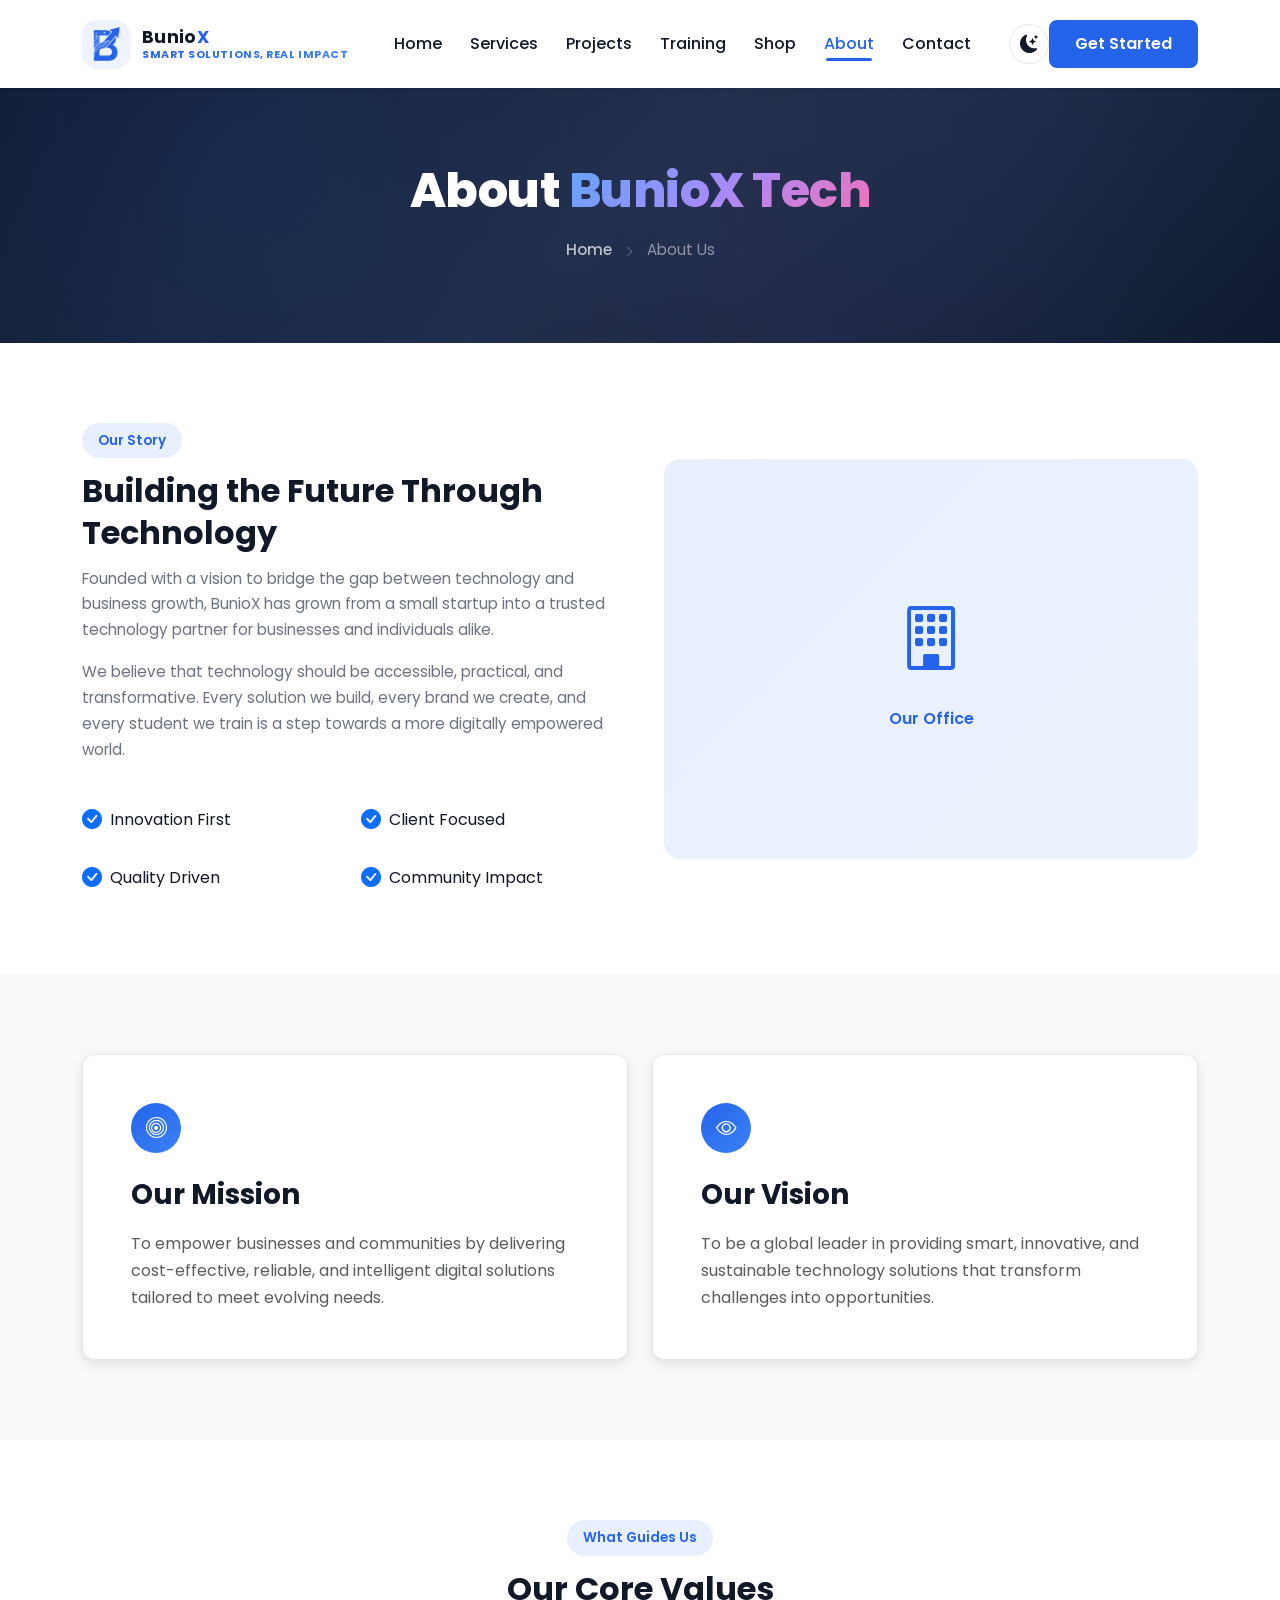
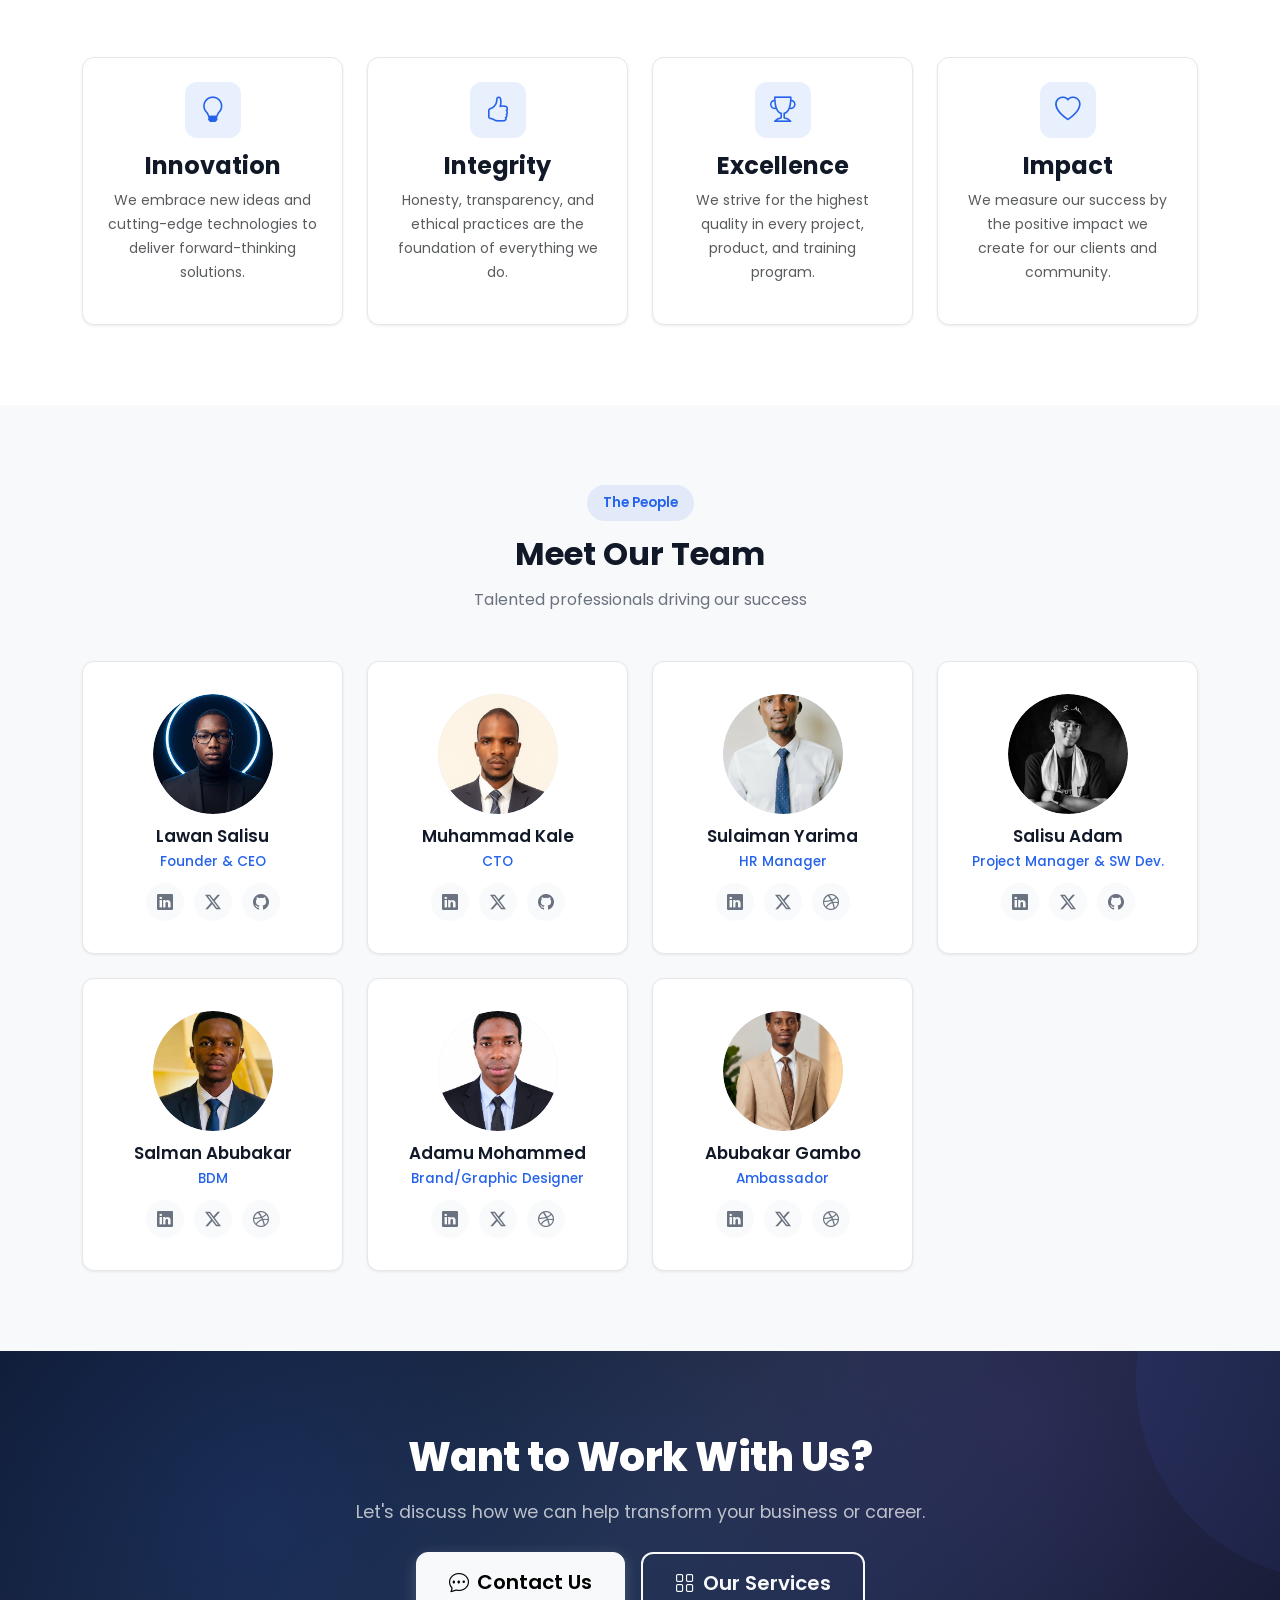
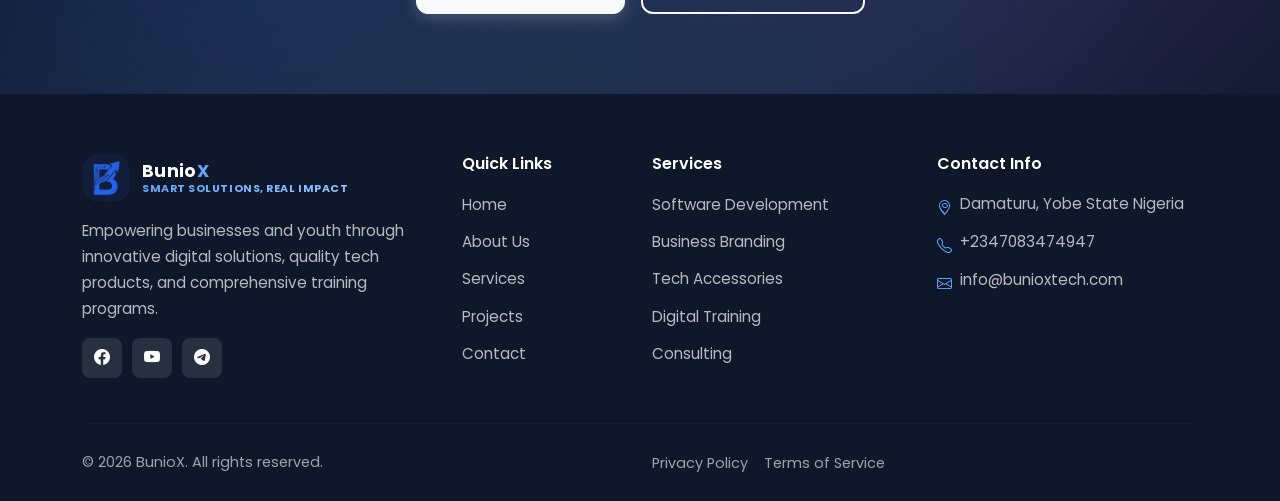
==== commit 5183801c: "update the new logo" ====
--- a/about.html
+++ b/about.html
@@ -3,8 +3,8 @@
 <head>
     <meta charset="UTF-8">
     <meta name="viewport" content="width=device-width, initial-scale=1.0">
-    <meta name="description" content="Learn more about BunioX Tech Solutions - Our mission, vision, team, and values.">
-    <title>About Us | BunioX Tech Solutions</title>
+    <meta name="description" content="Learn more about BunioX - Our mission, vision, team, and values.">
+    <title>About Us | BunioX</title>
     <link rel="icon" href="assets/images/logo/BunioX.jpg" type="image/jpeg">
     <link rel="preconnect" href="https://fonts.googleapis.com">
     <link rel="preconnect" href="https://fonts.gstatic.com" crossorigin>
@@ -16,12 +16,17 @@
 </head>
 <body>
 
-    <!-- NAVBAR -->
+    <!-- ==================== NAVBAR ==================== -->
     <nav class="navbar navbar-expand-lg fixed-top" id="mainNavbar">
         <div class="container">
             <a class="navbar-brand" href="index.html">
-                <span class="brand-icon"><img src="assets/images/logo/BunioX.jpg" alt="BunioX Tech Logo" class="brand-logo"></span>
-                <span class="brand-text">Bunio<span class="text-accent">X</span> Tech</span>
+                <span class="brand-icon">
+                    <img src="assets/images/logo/Logo1.png" alt="BunioX Tech Logo" class="brand-logo">
+                </span>
+                <span class="brand-text">
+                    <span class="brand-name">Bunio<span class="text-accent">X</span></span>
+                    <small class="brand-subtitle">Smart Solutions, Real Impact</small>
+                </span>
             </a>
             <button class="night-mode-toggle d-lg-none" aria-label="Toggle night mode">
                 <i class="bi bi-moon-stars-fill"></i>
@@ -66,7 +71,7 @@
                 <div class="col-lg-6" data-aos="fade-right">
                     <span class="section-badge">Our Story</span>
                     <h2 class="section-title">Building the Future Through Technology</h2>
-                    <p class="section-text">Founded with a vision to bridge the gap between technology and business growth, BunioX Tech Solutions has grown from a small startup into a trusted technology partner for businesses and individuals alike.</p>
+                    <p class="section-text">Founded with a vision to bridge the gap between technology and business growth, BunioX has grown from a small startup into a trusted technology partner for businesses and individuals alike.</p>
                     <p class="section-text">We believe that technology should be accessible, practical, and transformative. Every solution we build, every brand we create, and every student we train is a step towards a more digitally empowered world.</p>
                     <div class="row g-4 mt-3">
                         <div class="col-6">
@@ -234,9 +239,9 @@
                         <h4 class="team-name">Salisu Adam</h4>
                         <p class="team-role">Project Manager & SW Dev.</p>
                         <div class="team-social">
-                            <a href="#"><i class="bi bi-linkedin"></i></a>
-                            <a href="#"><i class="bi bi-twitter-x"></i></a>
-                            <a href="#"><i class="bi bi-github"></i></a>
+                            <a href="https://www.linkedin.com/in/salisu-adam-16502a3a9?utm_source=share_via&utm_content=profile&utm_medium=member_android"><i class="bi bi-linkedin"></i></a>
+                            <a href="#"><i class="bi bi-twitter-x"></i></a>
+                            <a href="https://github.com/SalisAdam"><i class="bi bi-github"></i></a>
                         </div>
                     </div>
                 </div>
@@ -307,8 +312,13 @@
                 
                 <div class="col-lg-4 col-md-6">
                     <div class="footer-brand mb-3">
-                        <span class="brand-icon"><img src="assets/images/logo/BunioX.jpg" alt="BunioX Tech Logo" class="brand-logo"></span>
-                        <span class="brand-text">Bunio<span class="text-accent">X</span> Tech</span>
+                        <span class="brand-icon">
+                            <img src="assets/images/logo/Logo1.png" alt="BunioX Tech Logo" class="brand-logo">
+                        </span>
+                        <span class="brand-text">
+                            <span class="brand-name">Bunio<span class="text-accent">X</span></span>
+                            <small class="brand-subtitle">Smart Solutions, Real Impact</small>
+                        </span>
                     </div>
                     <p class="footer-text">Empowering businesses and youth through innovative digital solutions, quality tech products, and comprehensive training programs.</p>
                     <div class="footer-social mt-3">
@@ -358,7 +368,7 @@
             <hr class="footer-divider">
             <div class="row align-items-center">
                 <div class="col-md-6">
-                    <p class="footer-copyright mb-0">&copy; 2026 BunioX Tech Solutions. All rights reserved.</p>
+                    <p class="footer-copyright mb-0">&copy; 2026 BunioX. All rights reserved.</p>
                 </div>
                 <div class="col-md-6 text-md-end">
                     <ul class="footer-bottom-links list-inline mb-0">
--- a/assets/css/style.css
+++ b/assets/css/style.css
@@ -1,5 +1,5 @@
 /* ============================================
-   BunioX Tech Solutions - Custom Stylesheet
+   BunioX - Custom Stylesheet
    Professional SaaS Tech Company Website
    ============================================ */
 
@@ -684,17 +684,50 @@
 .navbar-brand {
     display: flex;
     align-items: center;
-    gap: 8px;
+    gap: 12px;
     font-weight: 700;
-    font-size: 1.3rem;
     color: var(--text-dark) !important;
 }
 
+.navbar-brand .brand-icon {
+    width: 48px;
+    height: 48px;
+    display: inline-flex;
+    align-items: center;
+    justify-content: center;
+    background: rgba(37, 99, 235, 0.08);
+    border-radius: 16px;
+    box-shadow: var(--shadow-sm);
+    overflow: hidden;
+}
+
 .brand-logo {
-    width: 42px;
-    height: 42px;
-    object-fit: contain;
-    border-radius: var(--radius-sm);
+    width: 100%;
+    height: 100%;
+    object-fit: cover;
+}
+
+.navbar-brand .brand-text {
+    display: flex;
+    flex-direction: column;
+    line-height: 1.05;
+}
+
+.navbar-brand .brand-name {
+    font-size: 1.08rem;
+    letter-spacing: 0.02em;
+}
+
+.navbar-brand .brand-subtitle {
+    background: linear-gradient(135deg, var(--primary), var(--primary-light));
+    -webkit-background-clip: text;
+    -webkit-text-fill-color: transparent;
+    background-clip: text;
+    font-size: 0.68rem;
+    font-weight: 700;
+    letter-spacing: 0.05em;
+    text-transform: uppercase;
+    margin-top: 3px;
 }
 
 .brand-text .text-accent {
@@ -755,6 +788,16 @@
     align-items: center;
     width: 100%;
     max-width: 100vw;
+}
+
+.hero-section .row {
+    padding-top: 60px;
+}
+
+@media (min-width: 992px) {
+    .hero-section .row {
+        padding-top: 80px;
+    }
 }
 
 .hero-bg-shapes {
@@ -1480,14 +1523,44 @@
 .footer-brand {
     display: flex;
     align-items: center;
-    gap: 10px;
+    gap: 12px;
     font-weight: 700;
-    font-size: 1.5rem;
     color: #fff;
 }
 
 .footer-brand .brand-icon {
-    background: var(--primary);
+    width: 48px;
+    height: 48px;
+    display: inline-flex;
+    align-items: center;
+    justify-content: center;
+    background: rgba(37, 99, 235, 0.08);
+    border-radius: 16px;
+    box-shadow: var(--shadow-sm);
+    overflow: hidden;
+}
+
+.footer-brand .brand-text {
+    display: flex;
+    flex-direction: column;
+    line-height: 1.05;
+}
+
+.footer-brand .brand-name {
+    font-size: 1.08rem;
+    letter-spacing: 0.02em;
+}
+
+.footer-brand .brand-subtitle {
+    background: linear-gradient(135deg, #60A5FA, #93C5FD);
+    -webkit-background-clip: text;
+    -webkit-text-fill-color: transparent;
+    background-clip: text;
+    font-size: 0.68rem;
+    font-weight: 700;
+    letter-spacing: 0.05em;
+    text-transform: uppercase;
+    margin-top: 3px;
 }
 
 .footer-brand .text-accent {
--- a/assets/css/pages.css
+++ b/assets/css/pages.css
@@ -1,5 +1,5 @@
 /* ============================================
-   BunioX Tech Solutions - Additional Page Styles
+   BunioX - Additional Page Styles
    Styles specific to sub-pages
    ============================================ */
 
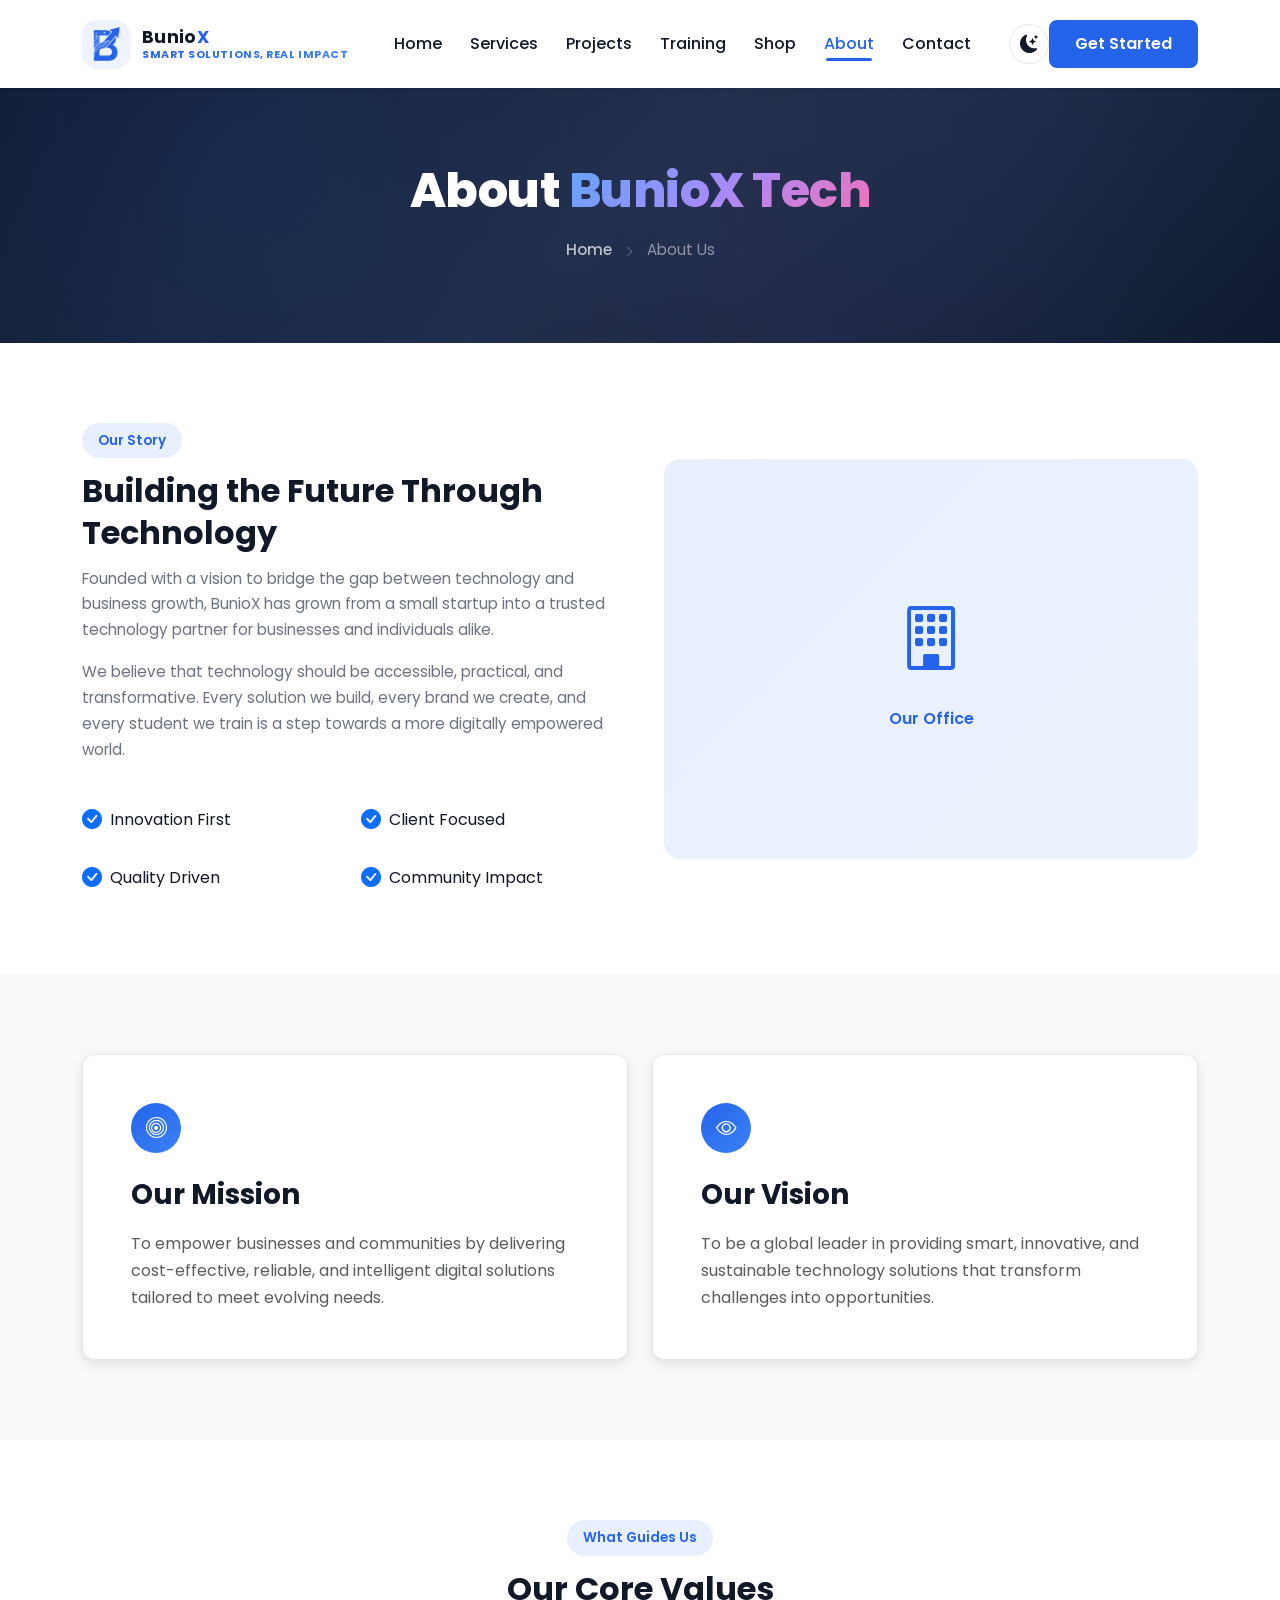
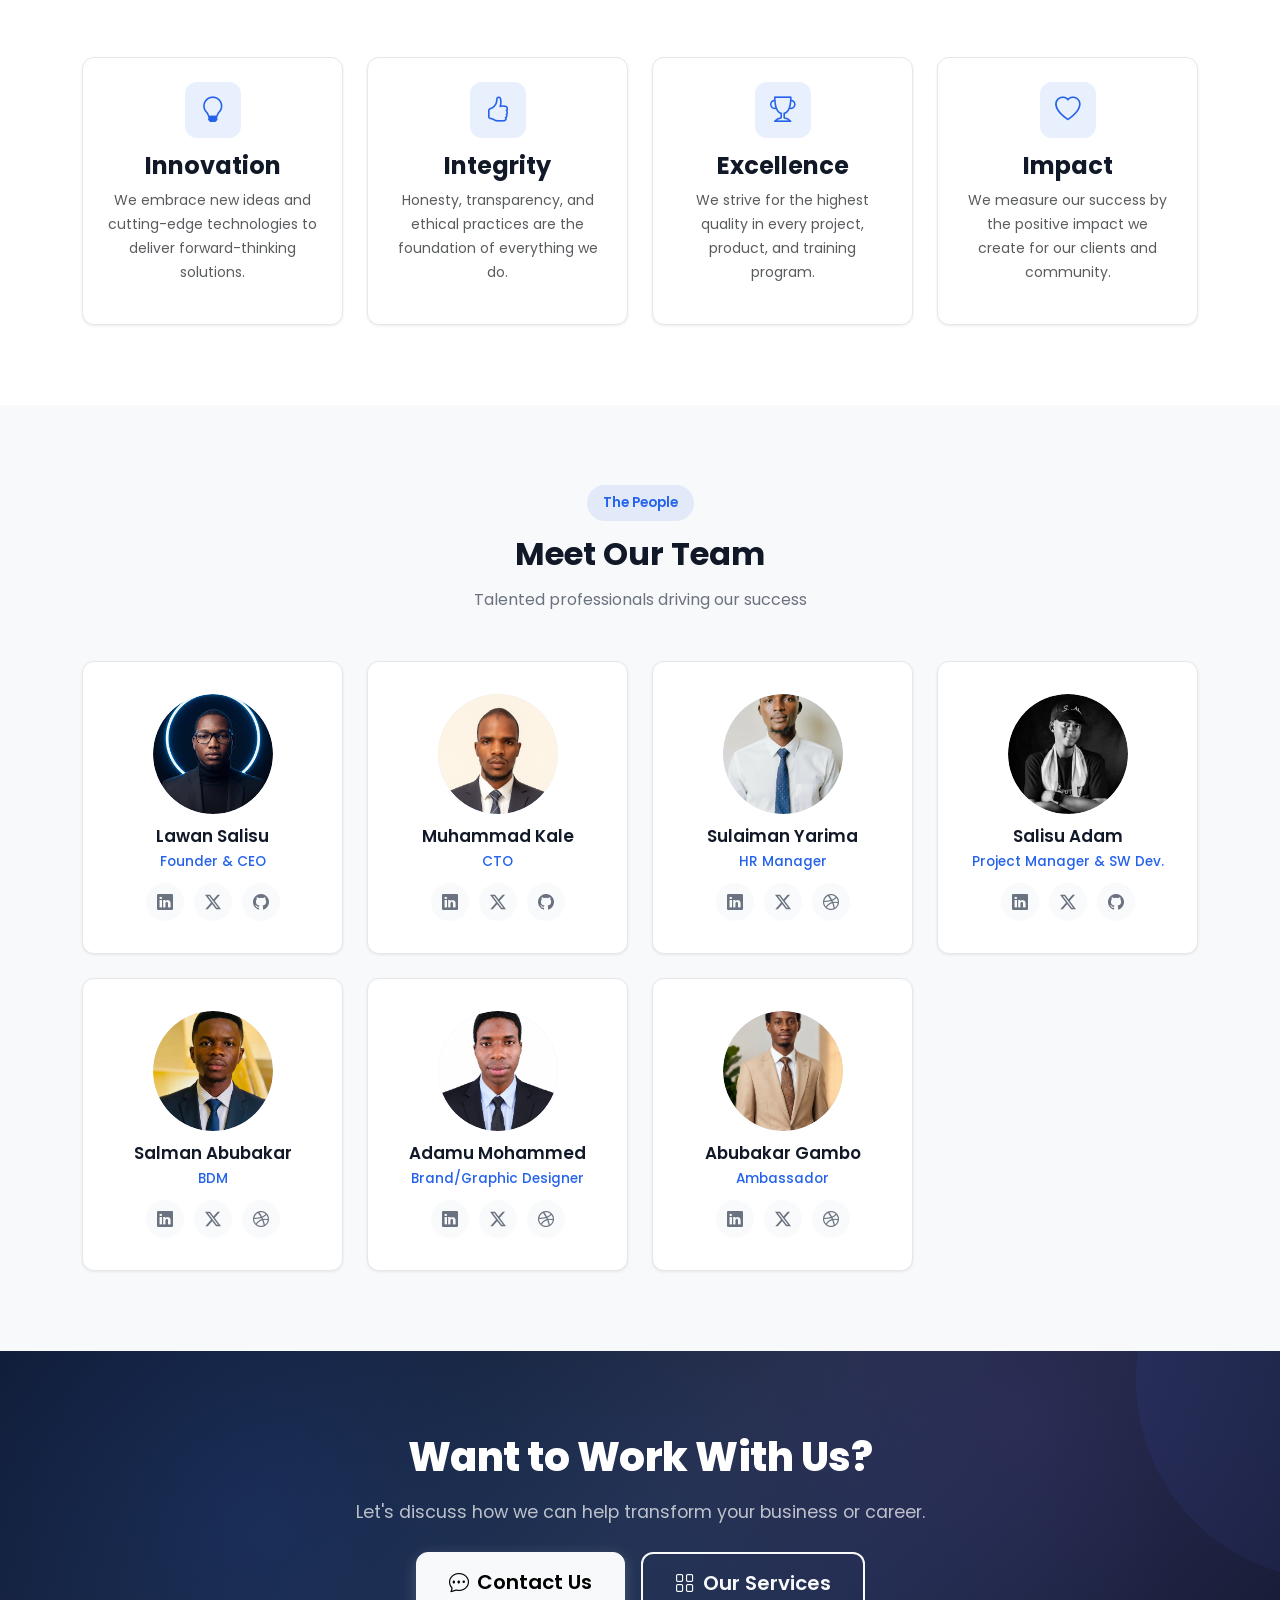
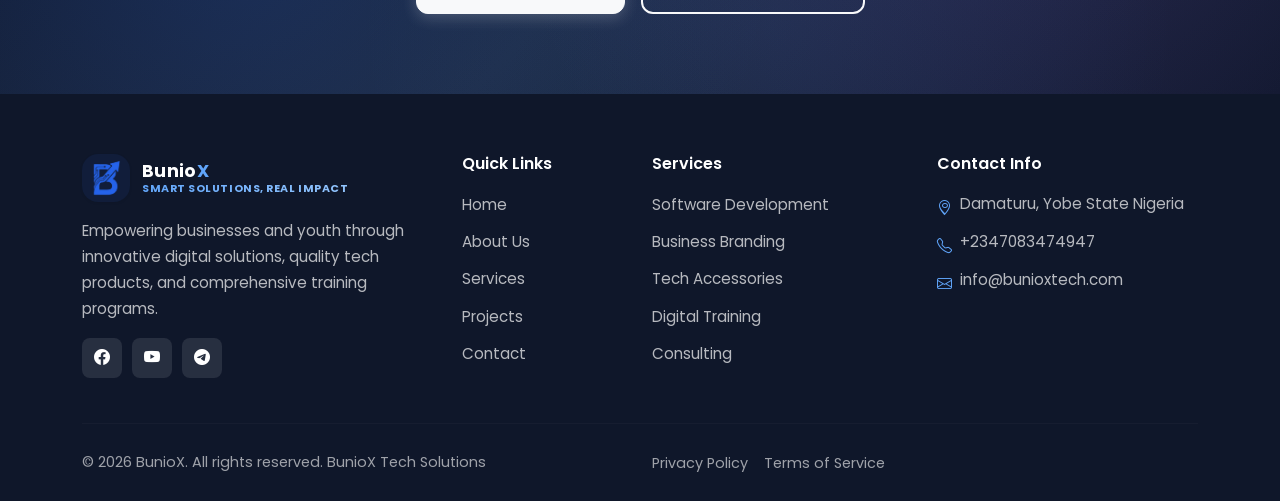
==== commit c385c7ce: "added favicon and footer copyright" ====
--- a/about.html
+++ b/about.html
@@ -5,7 +5,7 @@
     <meta name="viewport" content="width=device-width, initial-scale=1.0">
     <meta name="description" content="Learn more about BunioX - Our mission, vision, team, and values.">
     <title>About Us | BunioX</title>
-    <link rel="icon" href="assets/images/logo/BunioX.jpg" type="image/jpeg">
+    <link rel="icon" href="assets/images/logo/Logo1.png" type="image/png">
     <link rel="preconnect" href="https://fonts.googleapis.com">
     <link rel="preconnect" href="https://fonts.gstatic.com" crossorigin>
     <link href="https://fonts.googleapis.com/css2?family=Poppins:wght@300;400;500;600;700;800&display=swap" rel="stylesheet">
@@ -368,7 +368,7 @@
             <hr class="footer-divider">
             <div class="row align-items-center">
                 <div class="col-md-6">
-                    <p class="footer-copyright mb-0">&copy; 2026 BunioX. All rights reserved.</p>
+                    <p class="footer-copyright mb-0">&copy; 2026 BunioX. All rights reserved. BunioX Tech Solutions</p>
                 </div>
                 <div class="col-md-6 text-md-end">
                     <ul class="footer-bottom-links list-inline mb-0">
--- a/assets/css/style.css
+++ b/assets/css/style.css
@@ -1898,4 +1898,79 @@
     .cta-buttons .btn {
         width: 100%;
     }
-}
+
+    .navbar-brand .brand-icon {
+        width: 40px;
+        height: 40px;
+    }
+
+    .navbar-brand .brand-name {
+        font-size: 0.95rem;
+    }
+
+    .navbar-brand .brand-subtitle {
+        font-size: 0.6rem;
+    }
+
+    .navbar {
+        padding: 10px 0;
+    }
+
+    .navbar-toggler {
+        padding: 6px;
+    }
+}
+
+@media (max-width: 400px) {
+    .navbar-brand {
+        gap: 8px;
+    }
+
+    .navbar-brand .brand-icon {
+        width: 36px;
+        height: 36px;
+    }
+
+    .navbar-brand .brand-name {
+        font-size: 0.85rem;
+    }
+
+    .navbar-brand .brand-subtitle {
+        font-size: 0.55rem;
+    }
+
+    .navbar {
+        padding: 8px 0;
+    }
+
+    .navbar-toggler {
+        padding: 4px;
+    }
+
+    .navbar-toggler-icon {
+        width: 1.2em;
+        height: 1.2em;
+    }
+
+    .navbar-collapse {
+        padding: 12px;
+        margin-top: 8px;
+    }
+
+    .navbar-nav .nav-link {
+        padding: 10px 14px !important;
+        font-size: 0.9rem;
+    }
+
+    .navbar .btn-primary-custom {
+        padding: 10px 16px;
+        font-size: 0.85rem;
+    }
+
+    .night-mode-toggle {
+        width: 34px;
+        height: 34px;
+        font-size: 1rem;
+        margin-left: 4px;
+    }
+}
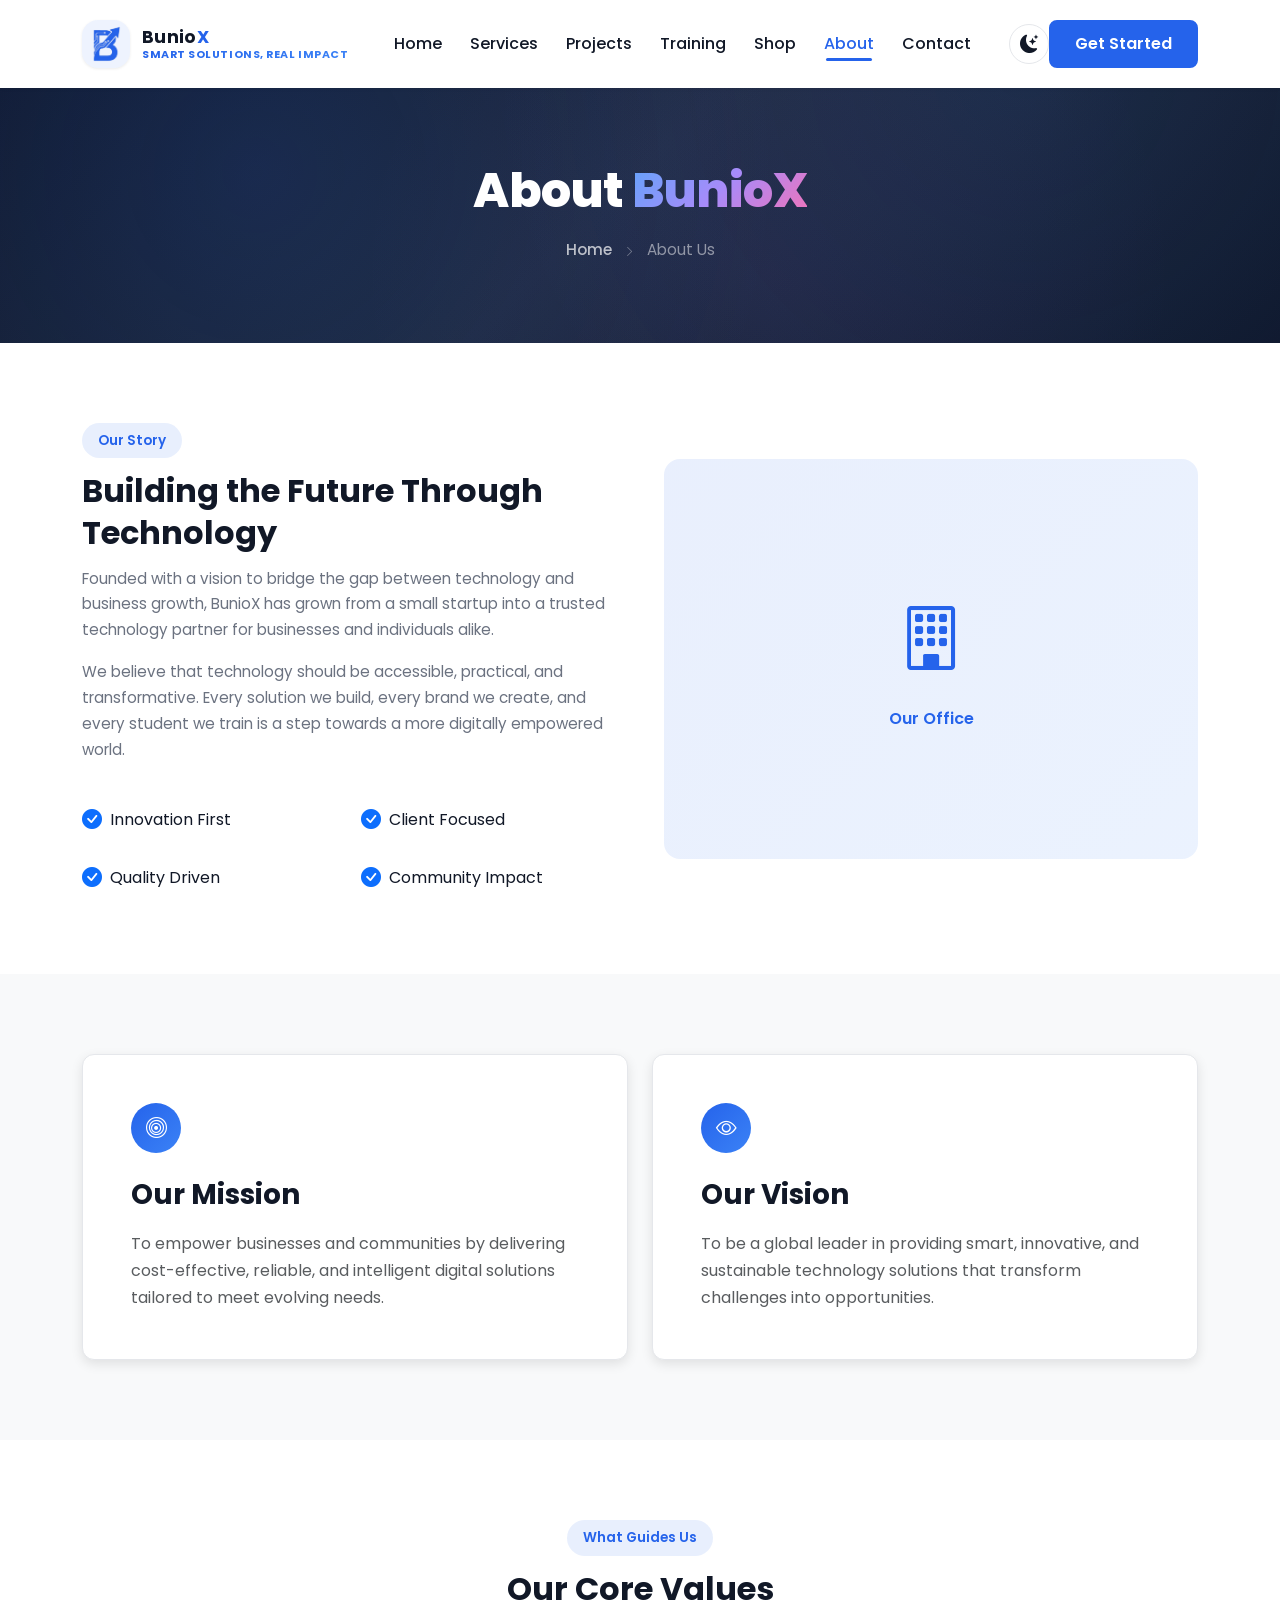
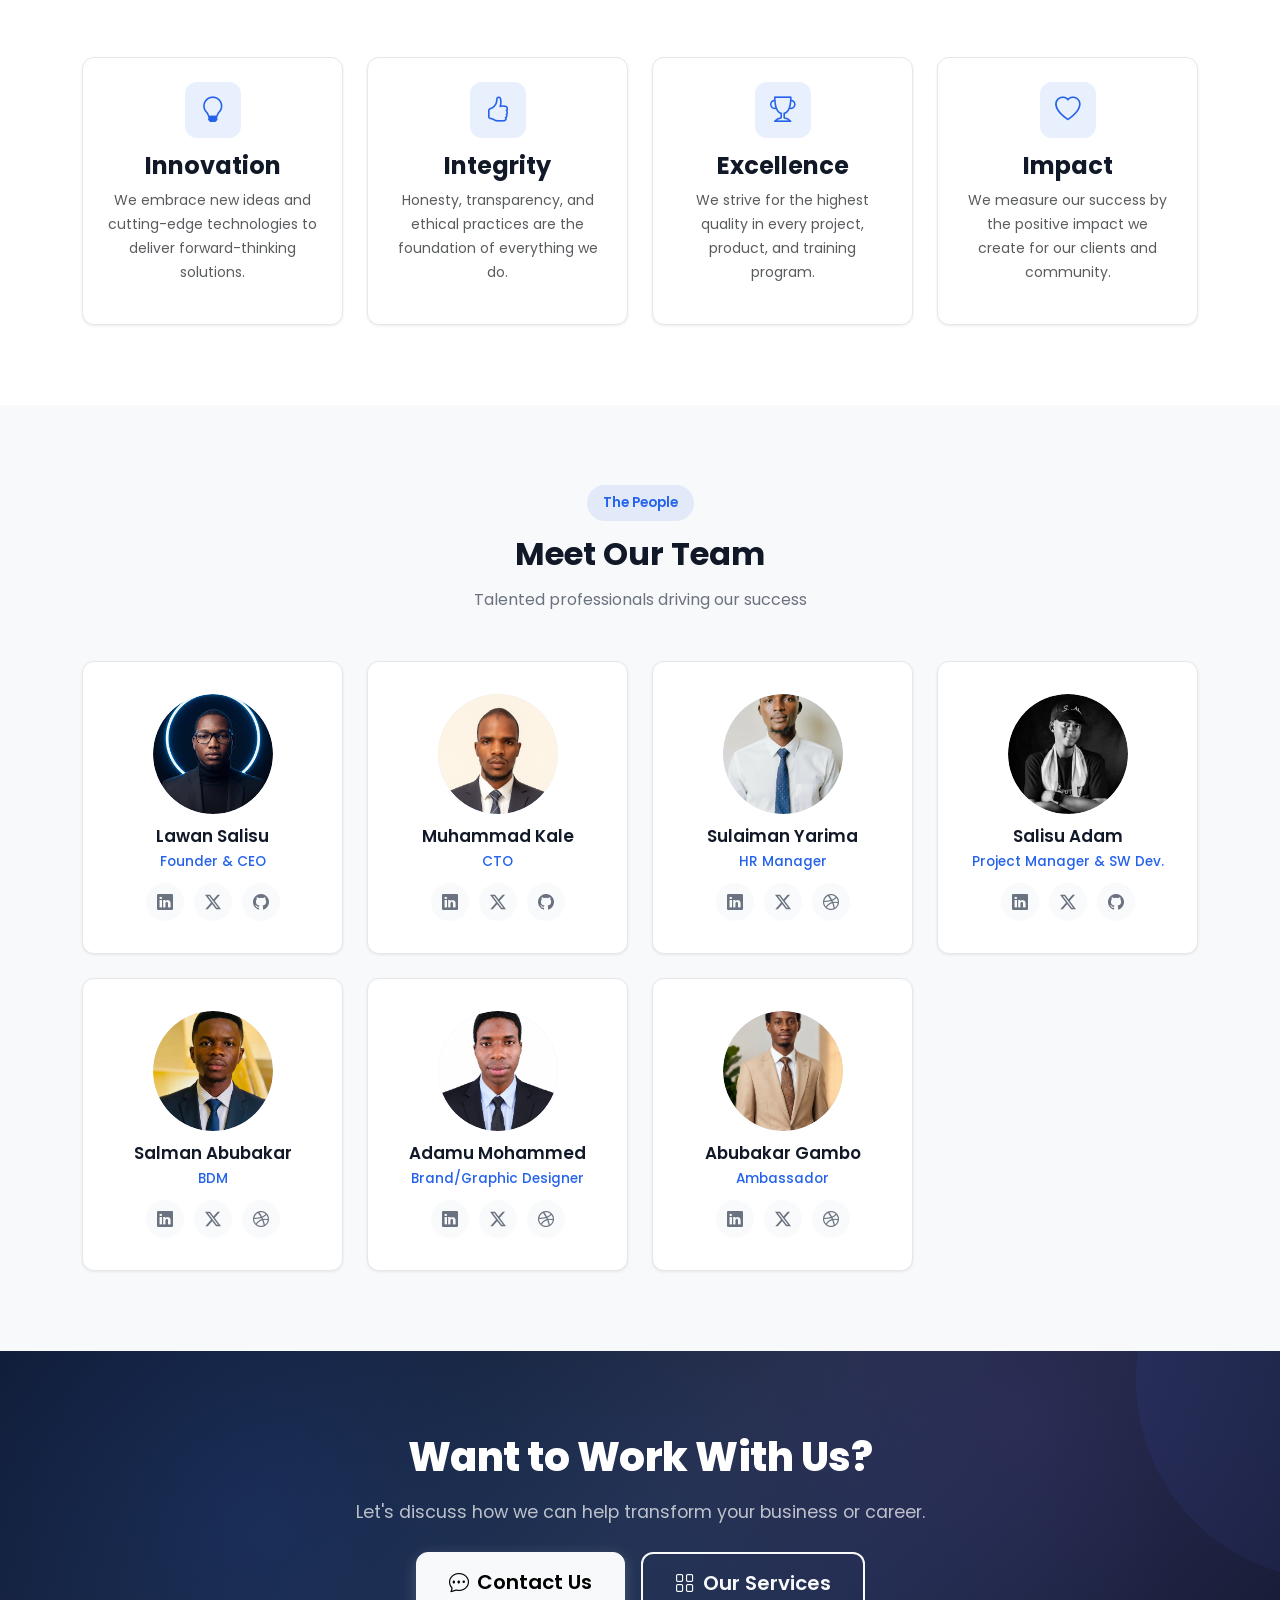
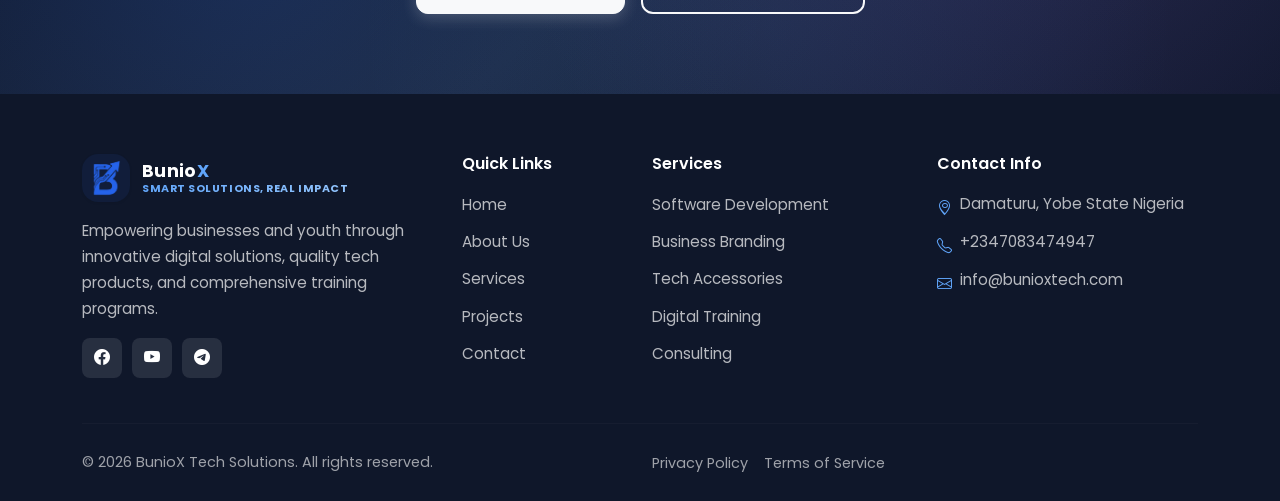
==== commit 9a8d4f76: "update" ====
--- a/about.html
+++ b/about.html
@@ -56,7 +56,7 @@
     <section class="page-hero">
         <div class="container">
             <div class="page-hero-content text-center">
-                <h1>About <span class="gradient-text">BunioX Tech</span></h1>
+                <h1>About <span class="gradient-text">BunioX</span></h1>
                 <p class="breadcrumb-nav">
                     <a href="index.html">Home</a> <i class="bi bi-chevron-right"></i> <span>About Us</span>
                 </p>
@@ -368,7 +368,7 @@
             <hr class="footer-divider">
             <div class="row align-items-center">
                 <div class="col-md-6">
-                    <p class="footer-copyright mb-0">&copy; 2026 BunioX. All rights reserved. BunioX Tech Solutions</p>
+                    <p class="footer-copyright mb-0">&copy; 2026 BunioX Tech Solutions. All rights reserved.</p>
                 </div>
                 <div class="col-md-6 text-md-end">
                     <ul class="footer-bottom-links list-inline mb-0">
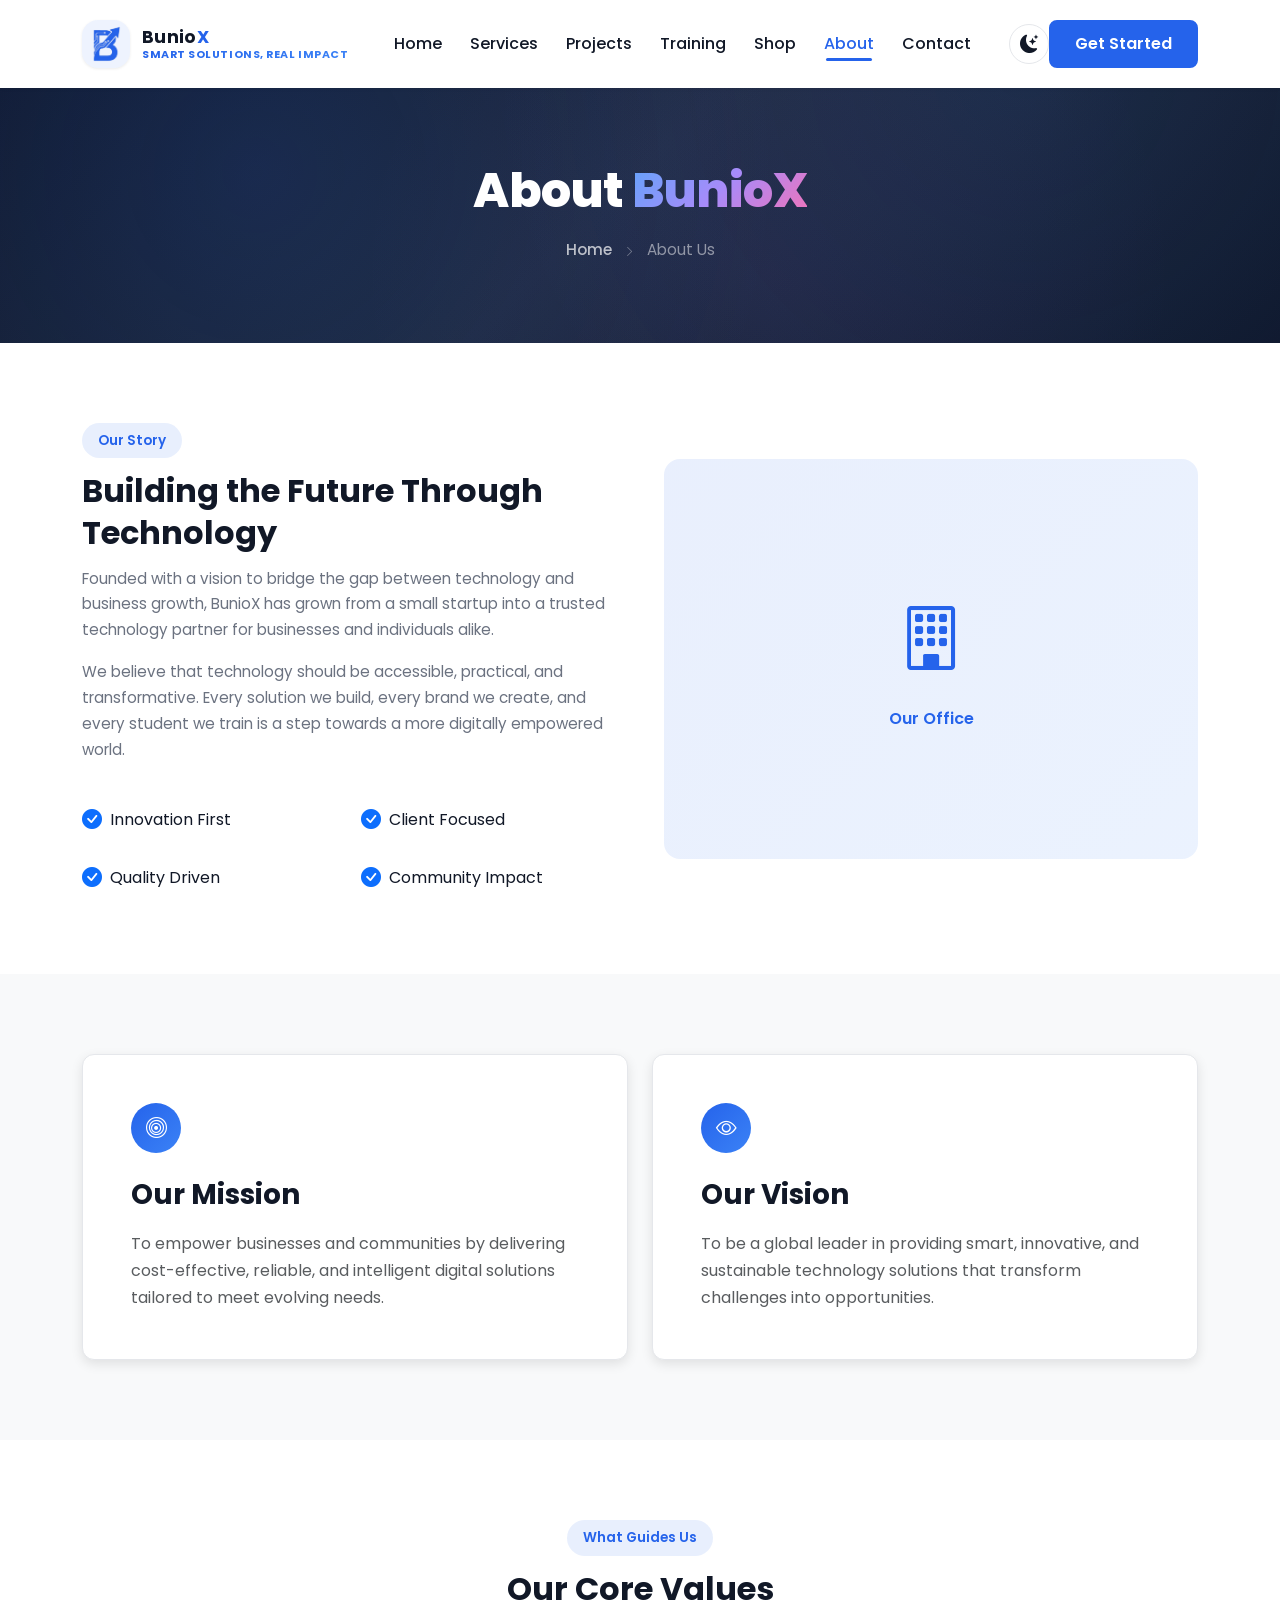
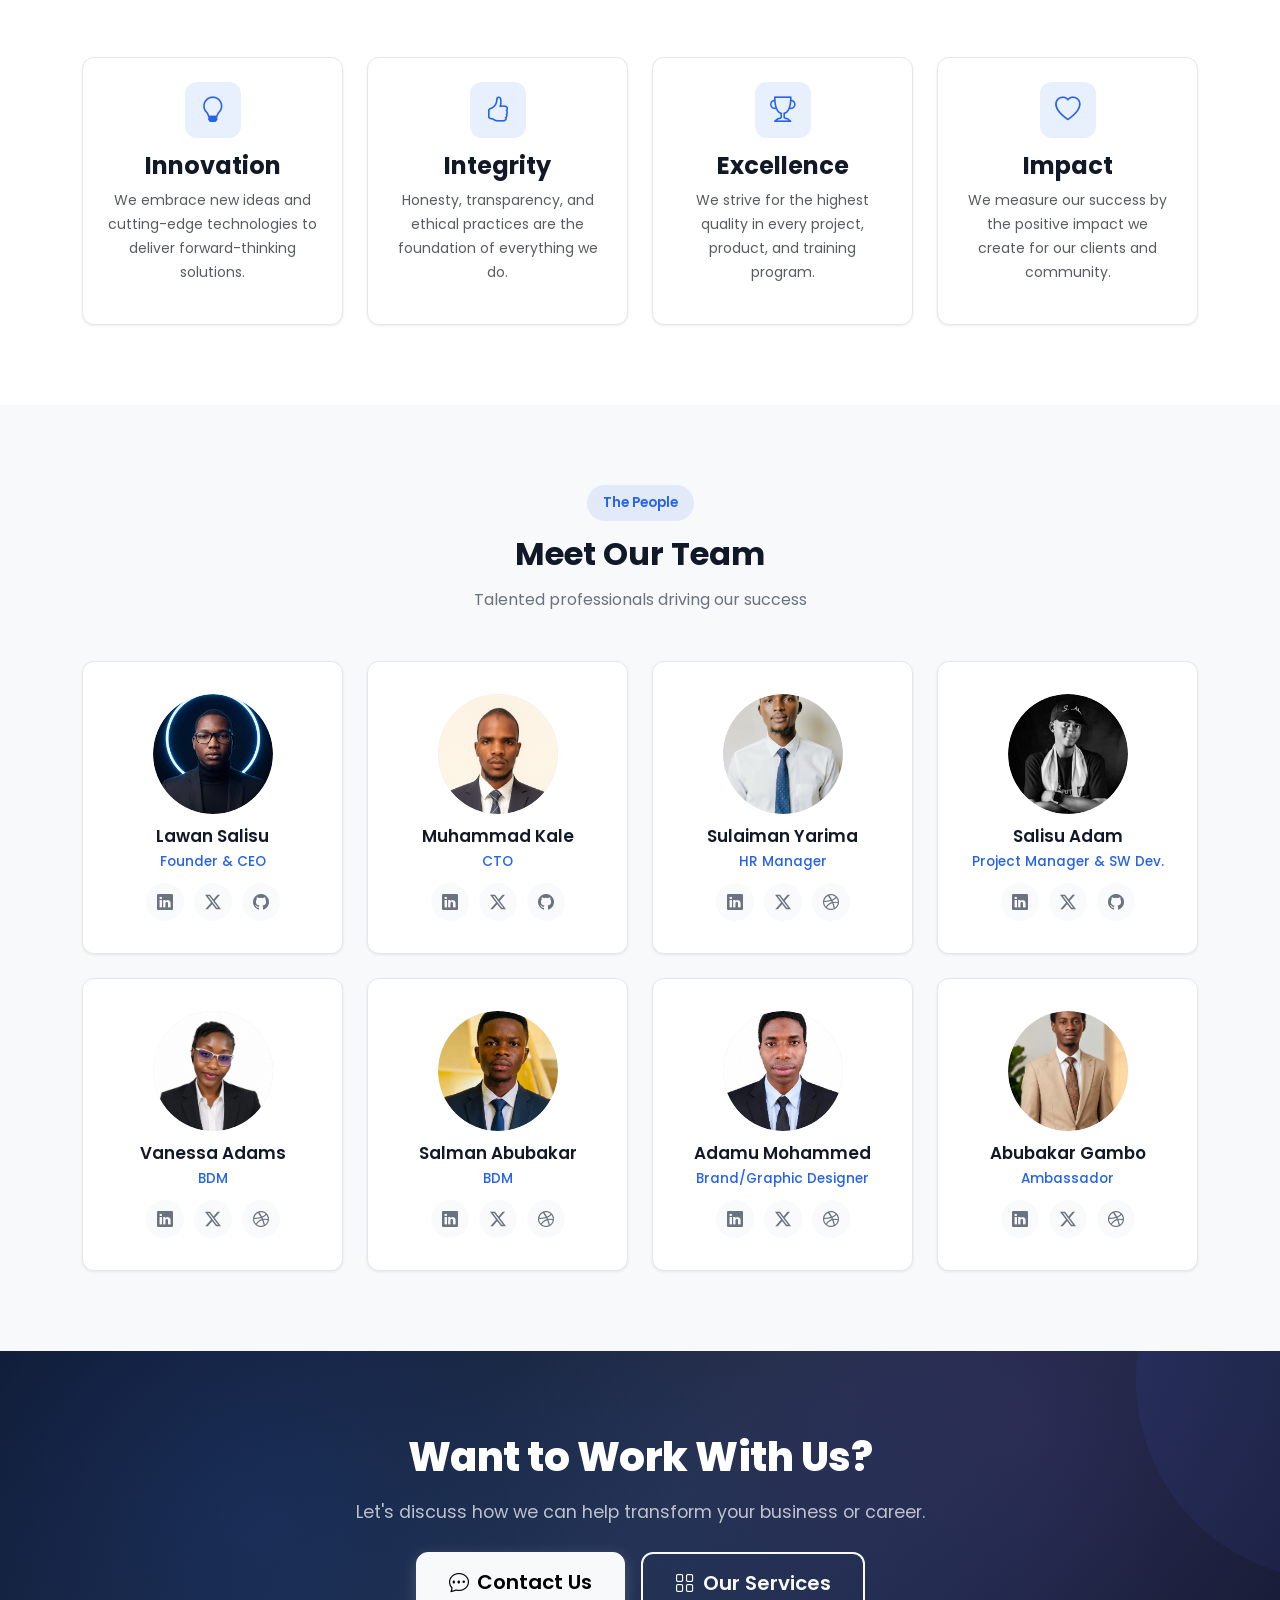
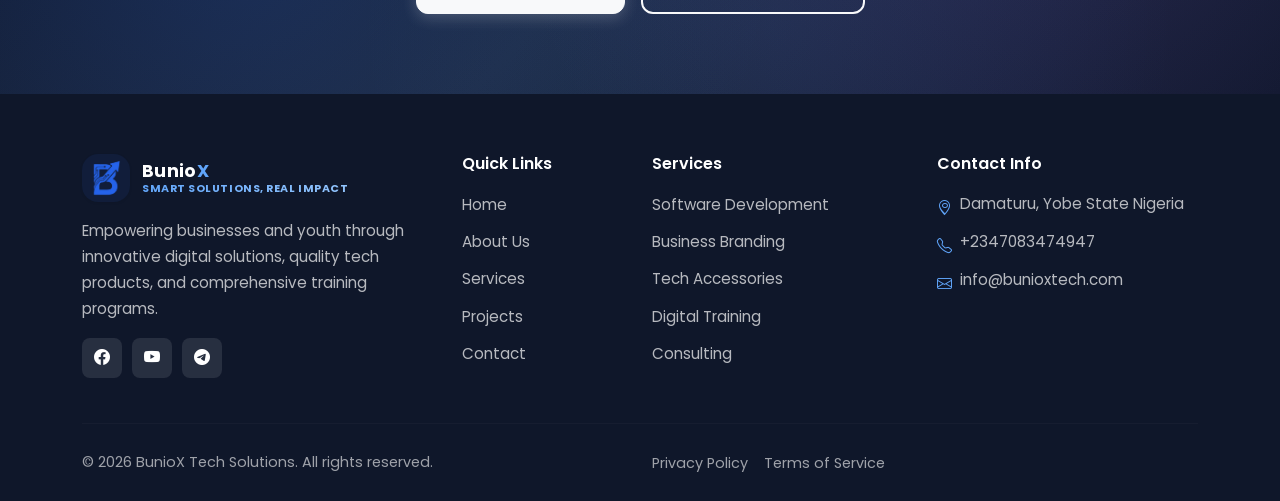
==== commit dd820a09: "update our team" ====
--- a/about.html
+++ b/about.html
@@ -248,6 +248,20 @@
                 <div class="col-lg-3 col-md-6" data-aos="fade-up" data-aos-delay="300">
                     <div class="team-card text-center">
                         <div class="team-avatar">
+                            <img src="assets/images/team/varnessa.jpg" alt="BDM-Vanessa Adams">
+                        </div>
+                        <h4 class="team-name">Vanessa Adams</h4>
+                        <p class="team-role">BDM</p>
+                        <div class="team-social">
+                            <a href="#"><i class="bi bi-linkedin"></i></a>
+                            <a href="#"><i class="bi bi-twitter-x"></i></a>
+                            <a href="#"><i class="bi bi-dribbble"></i></a>
+                        </div>
+                    </div>
+                </div>
+                <div class="col-lg-3 col-md-6" data-aos="fade-up" data-aos-delay="300">
+                    <div class="team-card text-center">
+                        <div class="team-avatar">
                             <img src="assets/images/team/salman.jpeg" alt="BDM-Salman Abubakar">
                         </div>
                         <h4 class="team-name">Salman Abubakar</h4>
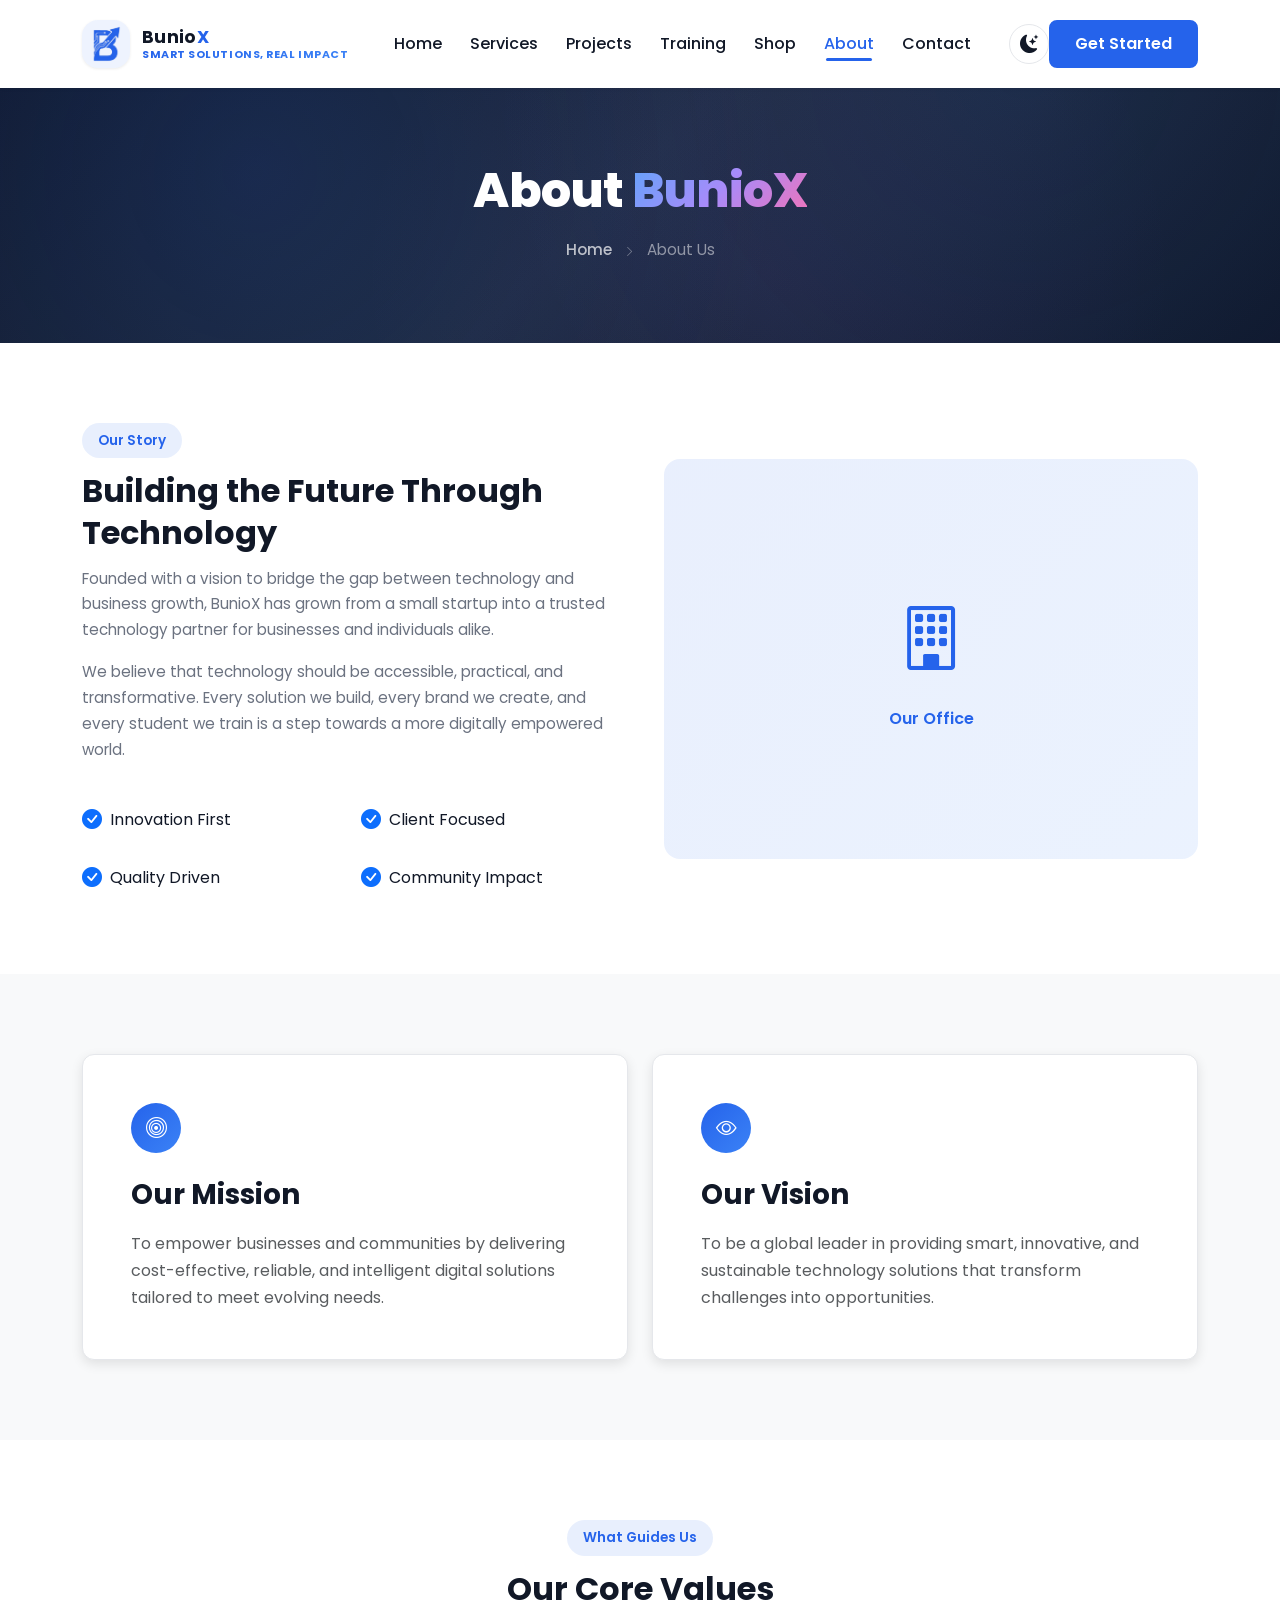
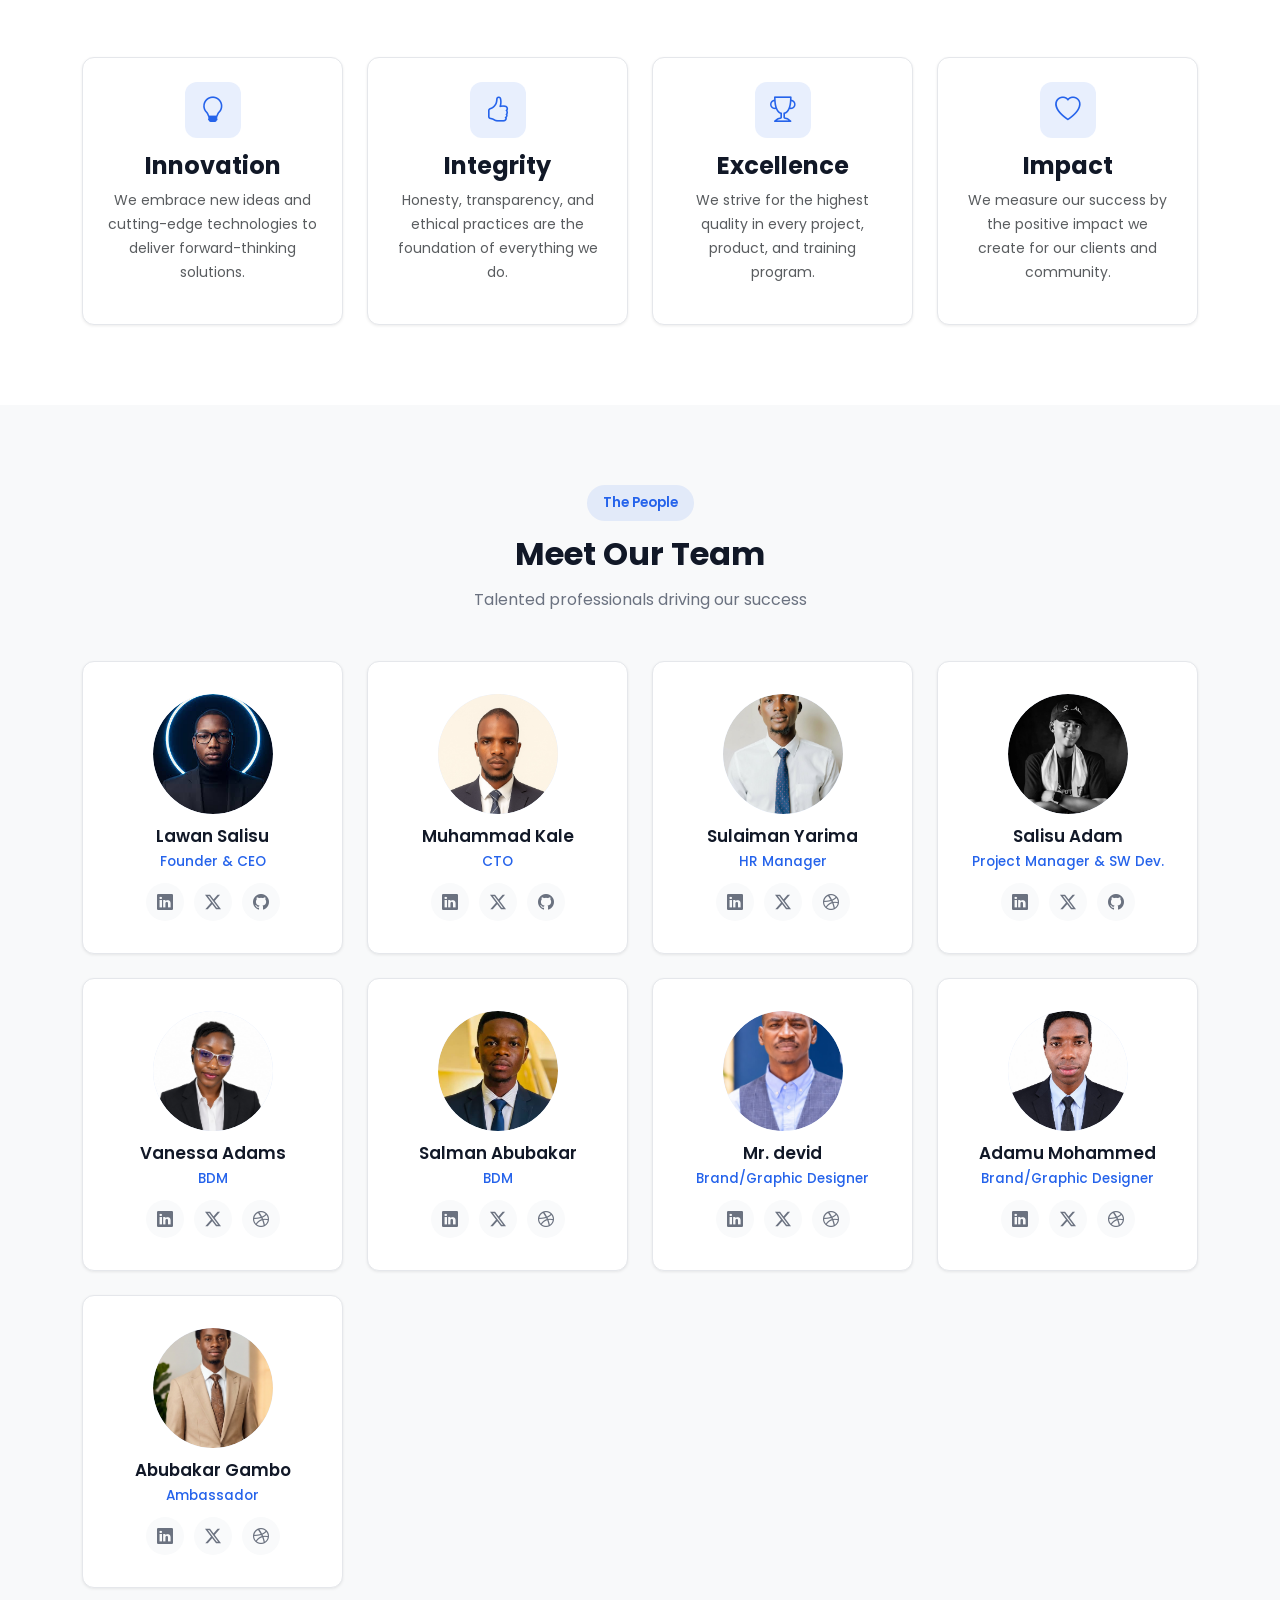
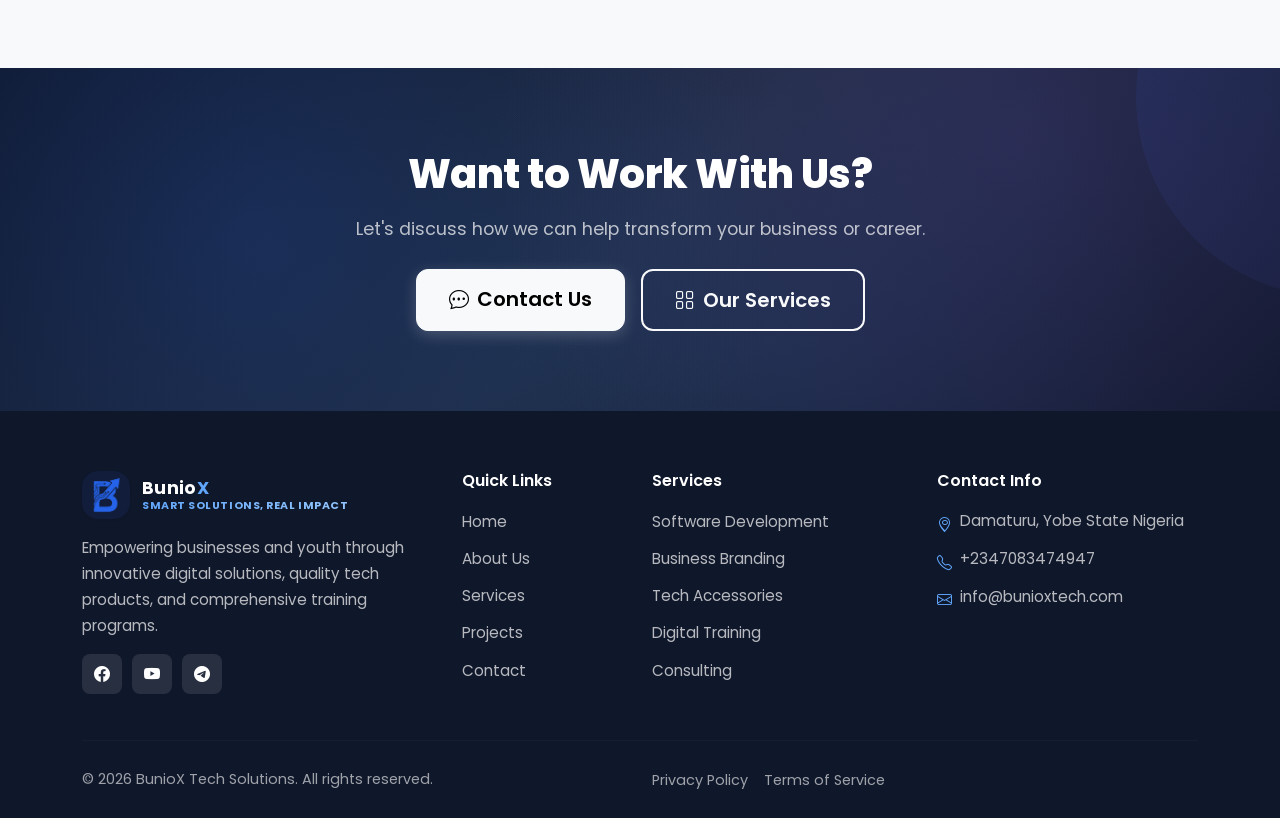
==== commit 454f9221: "add another team member in the members section" ====
--- a/about.html
+++ b/about.html
@@ -276,6 +276,20 @@
                 <div class="col-lg-3 col-md-6" data-aos="fade-up" data-aos-delay="300">
                     <div class="team-card text-center">
                         <div class="team-avatar">
+                            <img src="assets/images/team/devid.jpeg" alt="Creative-Lawan Salisu">
+                        </div>
+                        <h4 class="team-name">Mr. devid</h4>
+                        <p class="team-role">Brand/Graphic Designer</p>
+                        <div class="team-social">
+                            <a href="#"><i class="bi bi-linkedin"></i></a>
+                            <a href="#"><i class="bi bi-twitter-x"></i></a>
+                            <a href="#"><i class="bi bi-dribbble"></i></a>
+                        </div>
+                    </div>
+                </div>
+                <div class="col-lg-3 col-md-6" data-aos="fade-up" data-aos-delay="300">
+                    <div class="team-card text-center">
+                        <div class="team-avatar">
                             <img src="assets/images/team/adamu moh'd.jpeg" alt="Creative-Lawan Salisu">
                         </div>
                         <h4 class="team-name">Adamu Mohammed</h4>
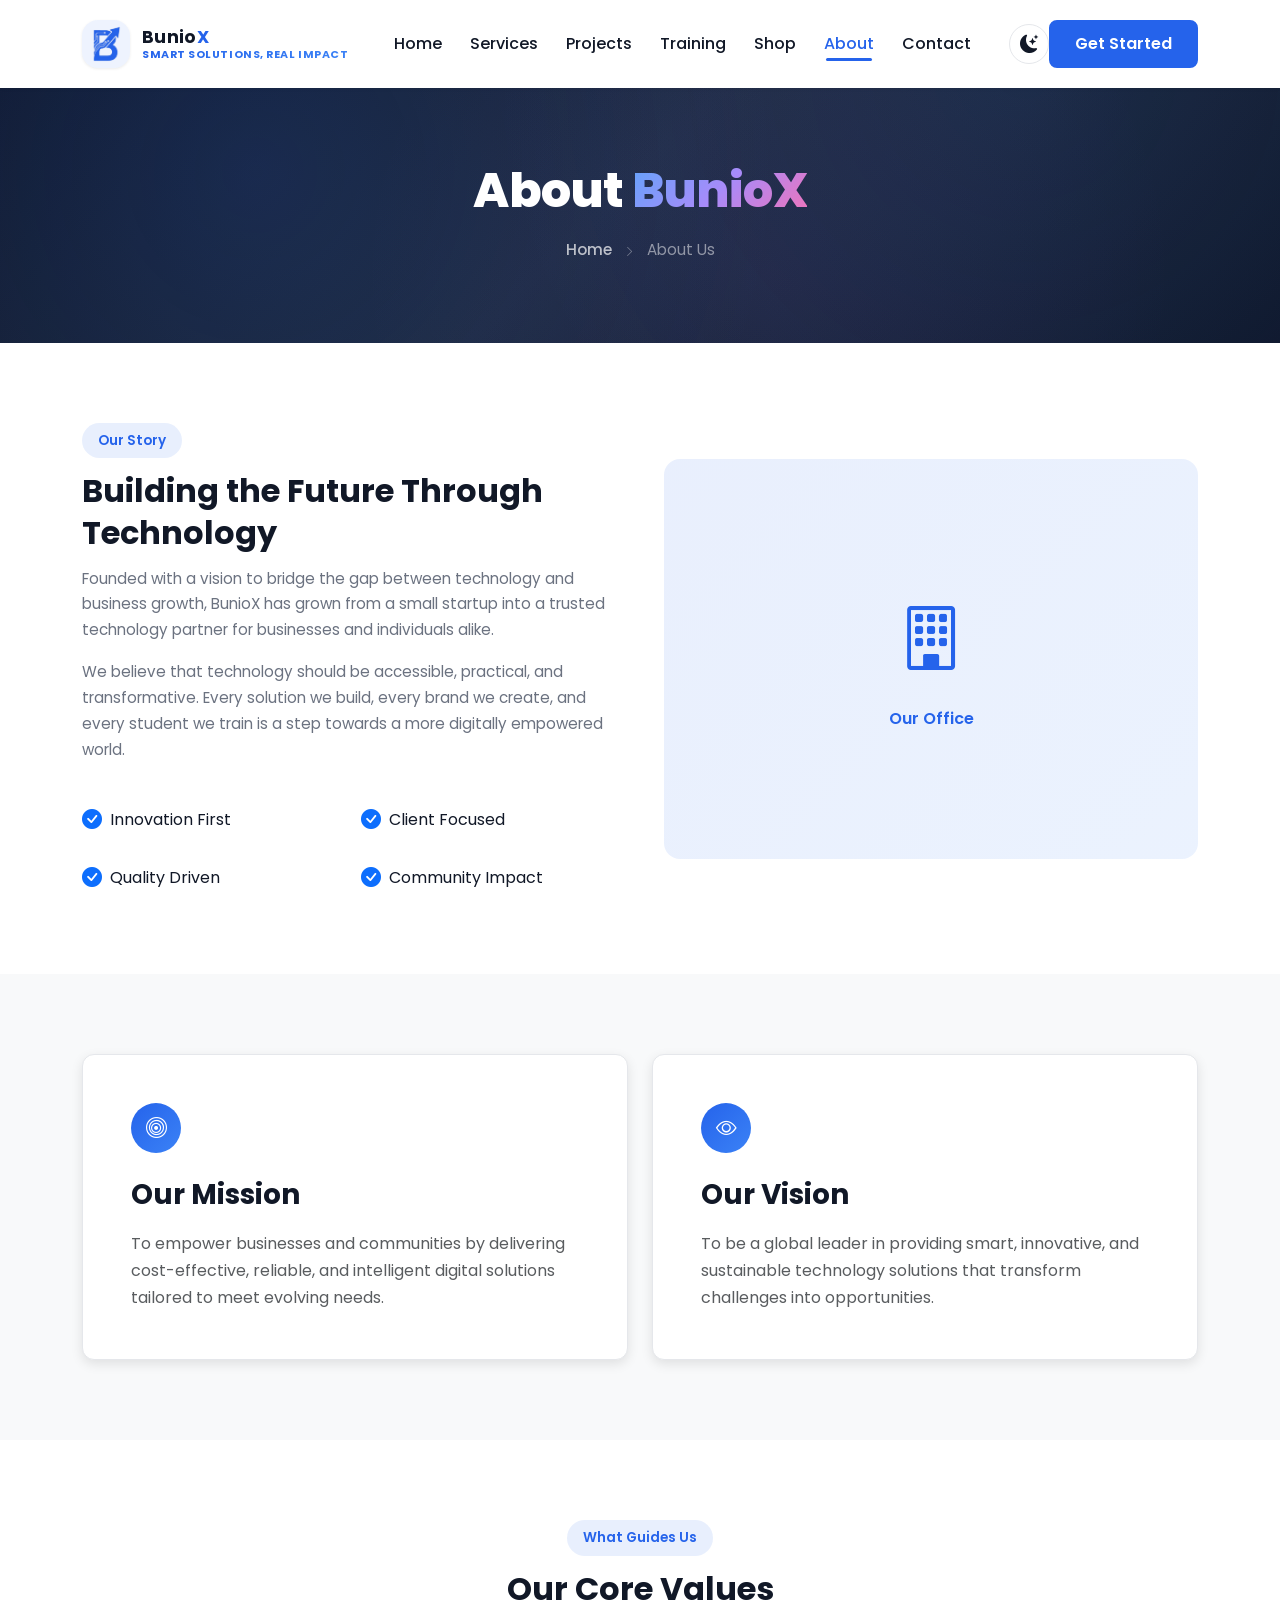
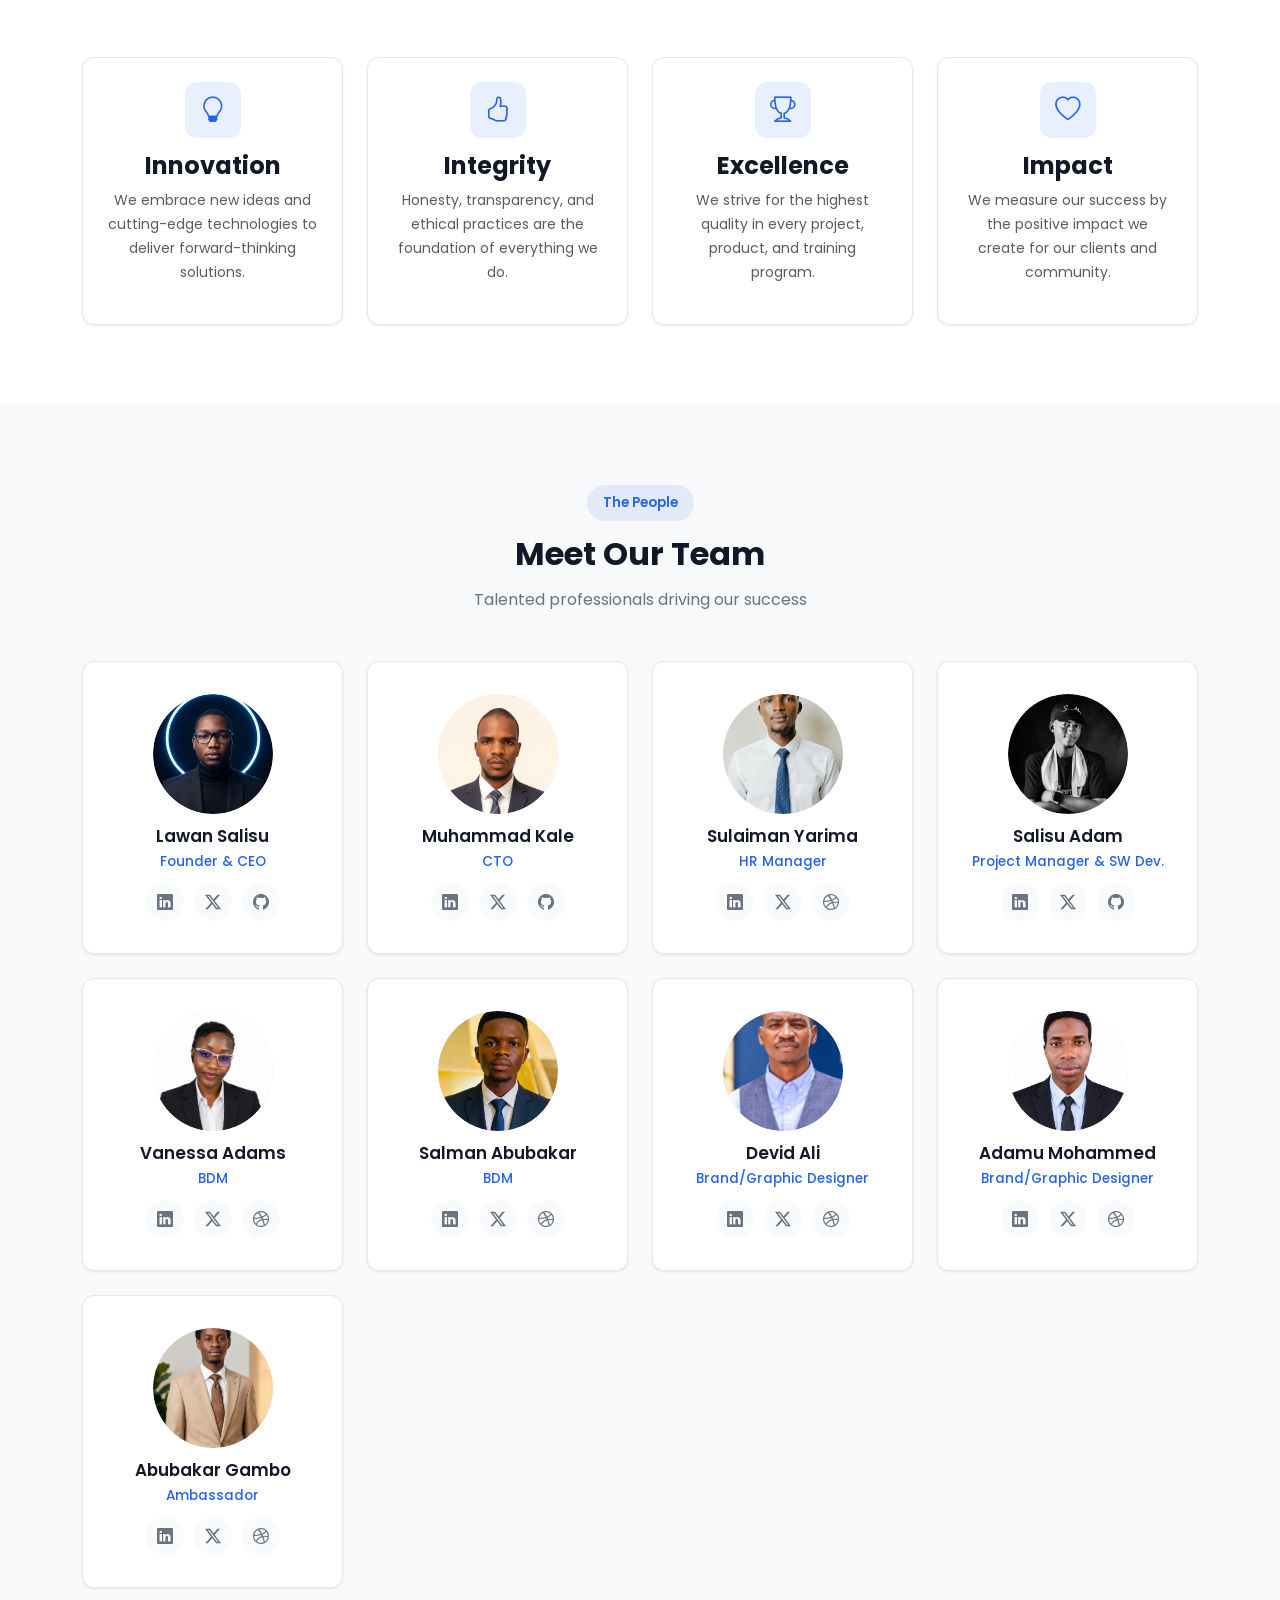
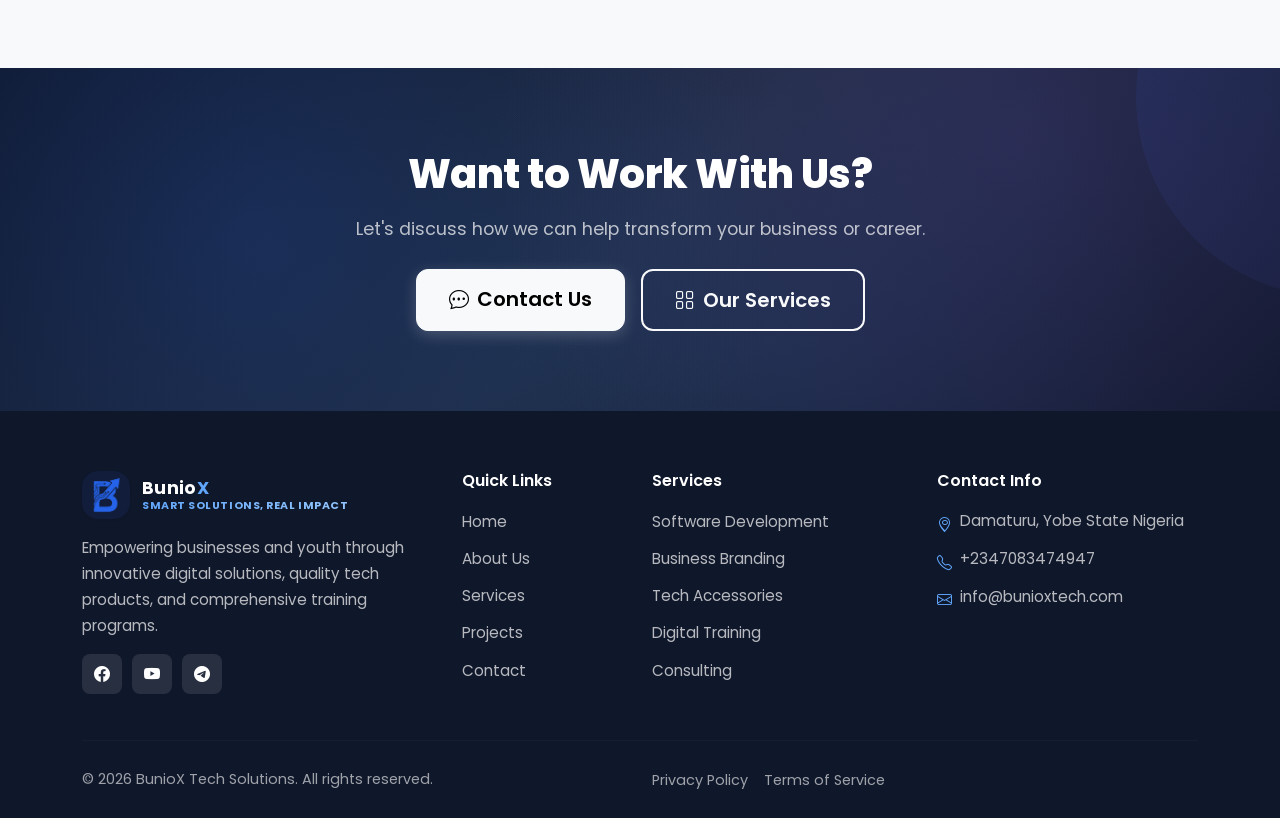
==== commit b5e56b98: "update the Teams member Name" ====
--- a/about.html
+++ b/about.html
@@ -276,9 +276,9 @@
                 <div class="col-lg-3 col-md-6" data-aos="fade-up" data-aos-delay="300">
                     <div class="team-card text-center">
                         <div class="team-avatar">
-                            <img src="assets/images/team/devid.jpeg" alt="Creative-Lawan Salisu">
-                        </div>
-                        <h4 class="team-name">Mr. devid</h4>
+                            <img src="assets/images/team/devid.jpeg" alt="Creative-Devid Ali">
+                        </div>
+                        <h4 class="team-name">Devid Ali</h4>
                         <p class="team-role">Brand/Graphic Designer</p>
                         <div class="team-social">
                             <a href="#"><i class="bi bi-linkedin"></i></a>
@@ -290,7 +290,7 @@
                 <div class="col-lg-3 col-md-6" data-aos="fade-up" data-aos-delay="300">
                     <div class="team-card text-center">
                         <div class="team-avatar">
-                            <img src="assets/images/team/adamu moh'd.jpeg" alt="Creative-Lawan Salisu">
+                            <img src="assets/images/team/adamu moh'd.jpeg" alt="Creative-Adamu Mohammed">
                         </div>
                         <h4 class="team-name">Adamu Mohammed</h4>
                         <p class="team-role">Brand/Graphic Designer</p>
@@ -304,7 +304,7 @@
                 <div class="col-lg-3 col-md-6" data-aos="fade-up" data-aos-delay="300">
                     <div class="team-card text-center">
                         <div class="team-avatar">
-                            <img src="assets/images/team/Abk Gambo.jpeg" alt="Creative-Lawan Salisu">
+                            <img src="assets/images/team/Abk Gambo.jpeg" alt="Creative-Abubakar Gambo">
                         </div>
                         <h4 class="team-name">Abubakar Gambo</h4>
                         <p class="team-role">Ambassador</p>
